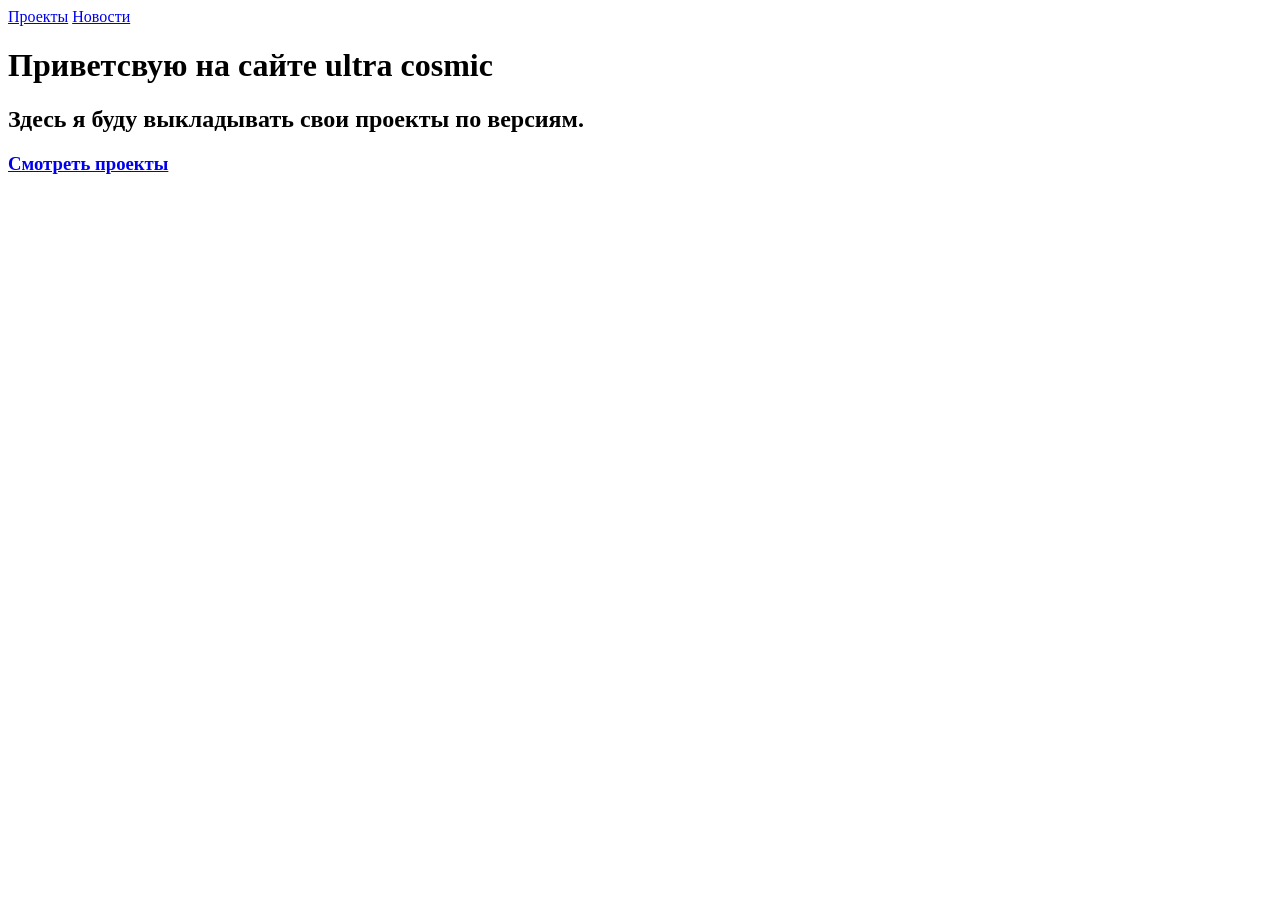
==== index.html @ a1243bbf "Update index.html" ====
<!DOCTYPE html>
<html lang="en">
<head>
    <meta charset="UTF-8">
    <meta name="viewport" content="width=device-width, initial-scale=1.0">
    <title>Calc_ultra</title>
</head>

<header class="site-header">
    <nav>
        <a href="projects.html">Проекты</a>
        <a href="#">Новости</a>
    </nav>
</header>

<body>
    <h1>Приветсвую на сайте ultra cosmic</h1>
    <h2>Здесь я буду выкладывать свои проекты по версиям.</h2>
    
    

    <h3><a href="/projects.html">Смотреть проекты</a></h3>
</body>
</html>
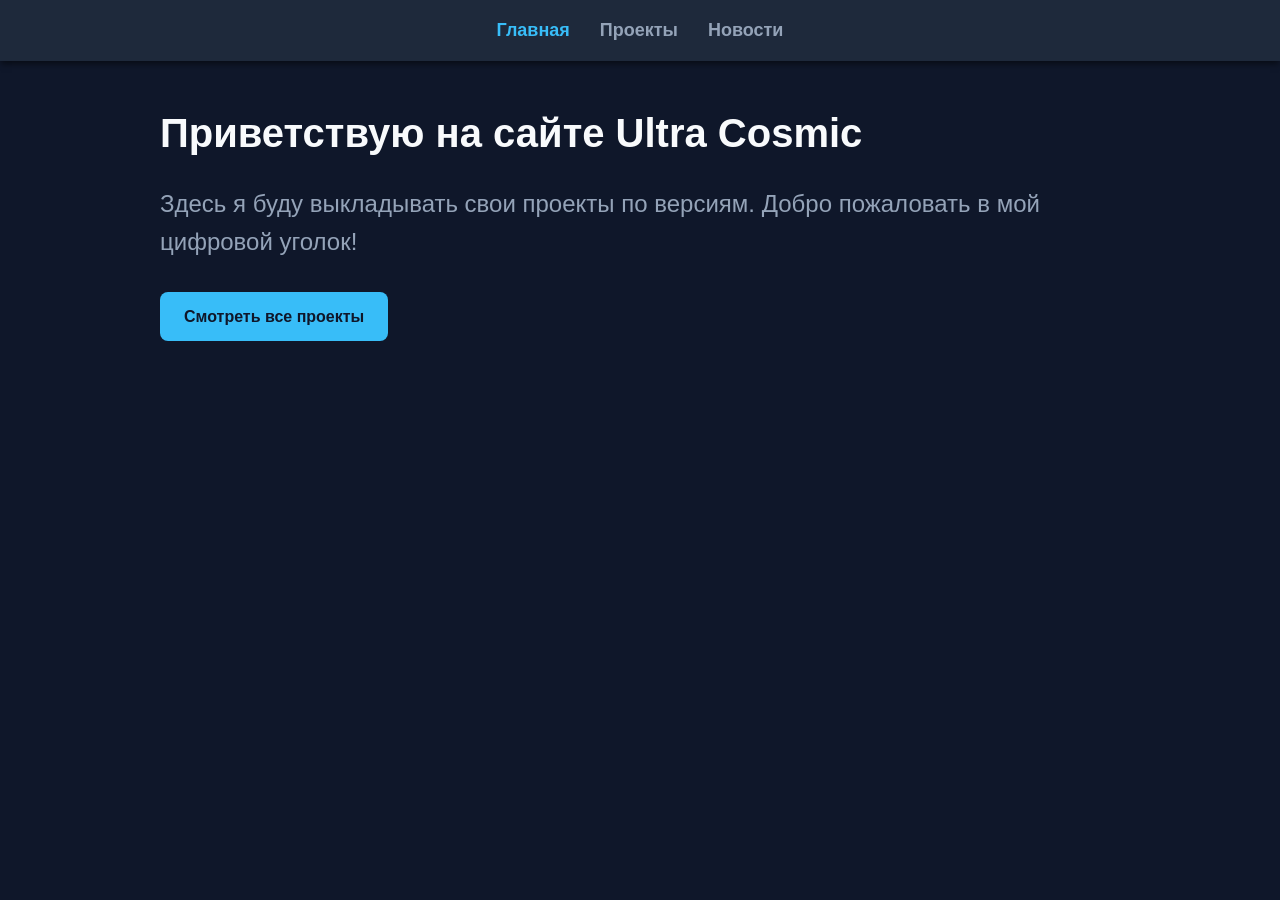
==== commit b027cc48: "Update index.html" ====
--- a/index.html
+++ b/index.html
@@ -1,24 +1,27 @@
 <!DOCTYPE html>
-<html lang="en">
+<html lang="ru">
 <head>
     <meta charset="UTF-8">
     <meta name="viewport" content="width=device-width, initial-scale=1.0">
-    <title>Calc_ultra</title>
+    <title>Ultra Cosmic - Главная</title>
+    <link rel="stylesheet" href="style.css"> <!-- ВОТ ГЛАВНАЯ ОШИБКА БЫЛА ЗДЕСЬ -->
 </head>
+<body>
 
-<header class="site-header">
-    <nav>
-        <a href="projects.html">Проекты</a>
-        <a href="#">Новости</a>
-    </nav>
-</header>
+    <header class="site-header">
+        <nav>
+            <a href="index.html" class="active">Главная</a>
+            <a href="projects.html">Проекты</a>
+            <a href="#">Новости</a>
+        </nav>
+    </header>
 
-<body>
-    <h1>Приветсвую на сайте ultra cosmic</h1>
-    <h2>Здесь я буду выкладывать свои проекты по версиям.</h2>
-    
-    
+    <main class="container">
+        <h1>Приветствую на сайте Ultra Cosmic</h1>
+        <h2>Здесь я буду выкладывать свои проекты по версиям. Добро пожаловать в мой цифровой уголок!</h2>
+        
+        <a href="projects.html" class="btn">Смотреть все проекты</a>
+    </main>
 
-    <h3><a href="/projects.html">Смотреть проекты</a></h3>
 </body>
 </html>
--- a/style.css
+++ b/style.css
@@ -0,0 +1,162 @@
+/* --- БАЗОВЫЕ НАСТРОЙКИ --- */
+* {
+    box-sizing: border-box;
+    margin: 0;
+    padding: 0;
+}
+
+body {
+    font-family: 'Segoe UI', Tahoma, Geneva, Verdana, sans-serif;
+    background-color: #0f172a; /* Темно-синий фон */
+    color: #e2e8f0; /* Светлый текст */
+    display: flex;
+    flex-direction: column;
+    min-height: 100vh;
+    line-height: 1.6;
+}
+
+/* --- ШАПКА САЙТА --- */
+.site-header {
+    background-color: #1e293b;
+    padding: 1rem 2rem;
+    box-shadow: 0 4px 6px -1px rgba(0, 0, 0, 0.5);
+    position: sticky;
+    top: 0;
+    z-index: 100;
+}
+
+.site-header nav {
+    display: flex;
+    justify-content: center;
+    gap: 30px;
+}
+
+.site-header a {
+    color: #94a3b8;
+    text-decoration: none;
+    font-size: 18px;
+    font-weight: 600;
+    transition: color 0.3s ease;
+}
+
+.site-header a:hover, .site-header a.active {
+    color: #38bdf8; /* Голубой при наведении */
+}
+
+/* --- КОНТЕЙНЕР ДЛЯ КОНТЕНТА --- */
+.container {
+    max-width: 1000px;
+    margin: 0 auto;
+    padding: 40px 20px;
+    width: 100%;
+}
+
+/* --- ЗАГОЛОВКИ --- */
+h1 {
+    font-size: 2.5rem;
+    margin-bottom: 20px;
+    color: #f8fafc;
+}
+
+h2 {
+    font-size: 1.5rem;
+    font-weight: 400;
+    color: #94a3b8;
+    margin-bottom: 30px;
+}
+
+/* --- КНОПКИ --- */
+.btn {
+    display: inline-block;
+    background-color: #38bdf8;
+    color: #0f172a;
+    padding: 12px 24px;
+    text-decoration: none;
+    border-radius: 8px;
+    font-weight: bold;
+    font-size: 16px;
+    transition: background-color 0.3s ease, transform 0.2s ease;
+    border: none;
+    cursor: pointer;
+}
+
+.btn:hover {
+    background-color: #0ea5e9;
+    transform: translateY(-2px);
+}
+
+.btn-outline {
+    background-color: transparent;
+    color: #38bdf8;
+    border: 2px solid #38bdf8;
+}
+
+.btn-outline:hover {
+    background-color: #38bdf8;
+    color: #0f172a;
+}
+
+/* --- СЕТКА И КАРТОЧКИ ДЛЯ ПРОЕКТОВ --- */
+.project-grid {
+    display: grid;
+    grid-template-columns: repeat(auto-fill, minmax(300px, 1fr));
+    gap: 20px;
+    margin-top: 30px;
+}
+
+.card {
+    background-color: #1e293b;
+    border-radius: 12px;
+    padding: 25px;
+    border: 1px solid #334155;
+    transition: transform 0.3s ease, box-shadow 0.3s ease, border-color 0.3s ease;
+    display: flex;
+    flex-direction: column;
+}
+
+.card:hover {
+    transform: translateY(-5px);
+    box-shadow: 0 10px 20px rgba(0, 0, 0, 0.4);
+    border-color: #38bdf8;
+}
+
+.card h3 {
+    font-size: 1.5rem;
+    margin-bottom: 10px;
+    color: #f8fafc;
+}
+
+.card p {
+    color: #94a3b8;
+    margin-bottom: 20px;
+    flex-grow: 1; /* Прижимает кнопку к низу карточки */
+}
+
+/* --- СТИЛИ ДЛЯ СТРАНИЦЫ ВЕРСИЙ (Списки) --- */
+.version-list {
+    background-color: #1e293b;
+    padding: 30px;
+    border-radius: 12px;
+    border: 1px solid #334155;
+    margin-top: 20px;
+}
+
+.version-list ul {
+    margin-left: 20px;
+    margin-top: 15px;
+    color: #cbd5e1;
+}
+
+.version-list li {
+    margin-bottom: 10px;
+}
+
+/* --- ТВОЙ СТАРЫЙ КЛАСС (Адаптированный) --- */
+.calc_ultra {
+    margin-top: 40px;
+    background: rgba(56, 189, 248, 0.1);
+    border-left: 4px solid #38bdf8;
+    padding: 20px;
+    border-radius: 0 8px 8px 0;
+    color: #e2e8f0;
+}
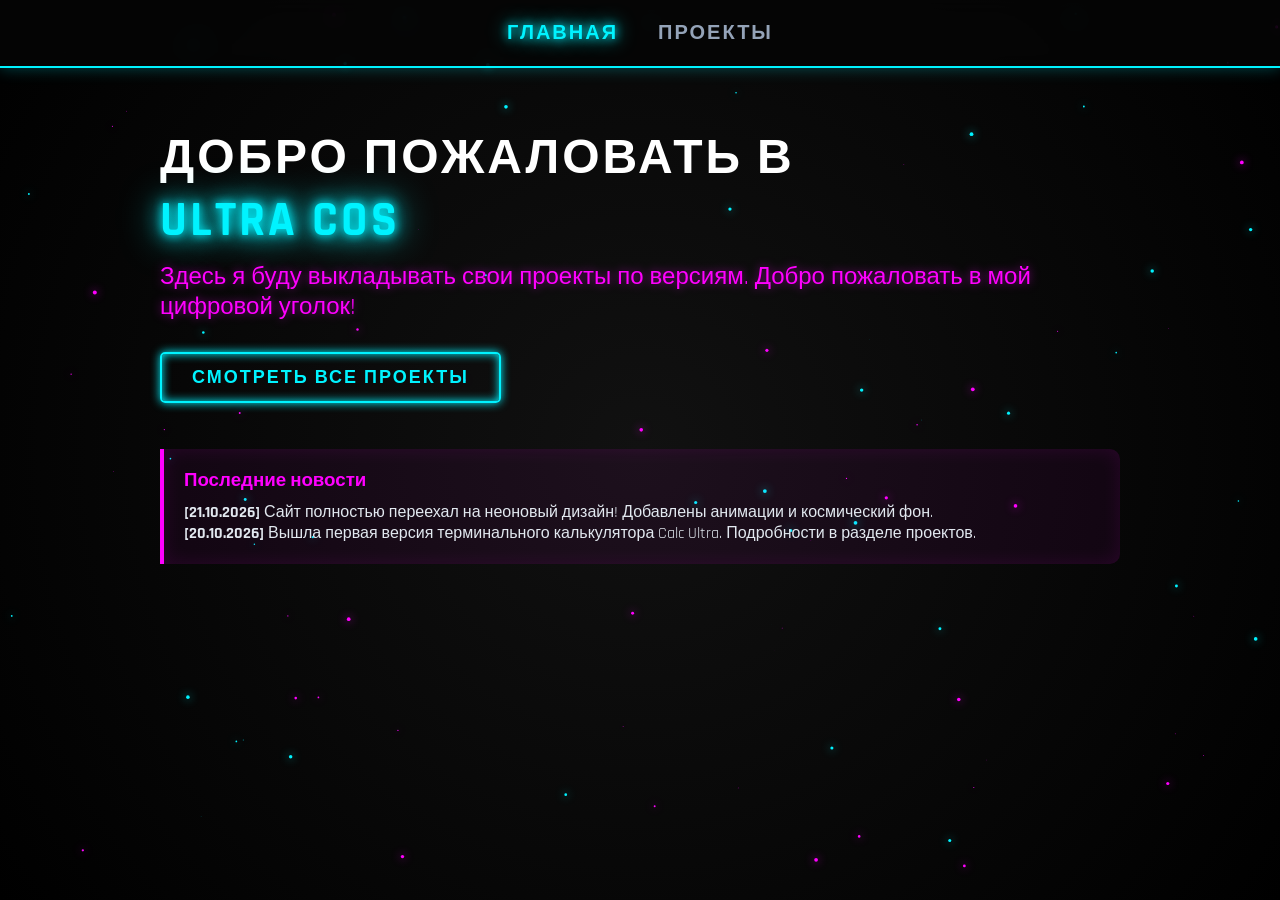
==== commit 61f15f83: "Update index.html" ====
--- a/index.html
+++ b/index.html
@@ -4,24 +4,33 @@
     <meta charset="UTF-8">
     <meta name="viewport" content="width=device-width, initial-scale=1.0">
     <title>Ultra Cosmic - Главная</title>
-    <link rel="stylesheet" href="style.css"> <!-- ВОТ ГЛАВНАЯ ОШИБКА БЫЛА ЗДЕСЬ -->
+    <link rel="stylesheet" href="style.css">
 </head>
 <body>
+    <!-- Фон с частицами -->
+    <canvas id="space-bg"></canvas>
 
     <header class="site-header">
         <nav>
             <a href="index.html" class="active">Главная</a>
             <a href="projects.html">Проекты</a>
-            <a href="#">Новости</a>
         </nav>
     </header>
 
     <main class="container">
-        <h1>Приветствую на сайте Ultra Cosmic</h1>
+        <h1>Добро пожаловать в <br><span id="typing-text" class="neon-title" data-text="ULTRA COSMIC"></span><span class="cursor"></span></h1>
         <h2>Здесь я буду выкладывать свои проекты по версиям. Добро пожаловать в мой цифровой уголок!</h2>
         
         <a href="projects.html" class="btn">Смотреть все проекты</a>
+
+        <!-- БЛОК НОВОСТЕЙ -->
+        <div class="news-block">
+            <h3>Последние новости</h3>
+            <p><strong>[21.10.2026]</strong> Сайт полностью переехал на неоновый дизайн! Добавлены анимации и космический фон.</p>
+            <p><strong>[20.10.2026]</strong> Вышла первая версия терминального калькулятора Calc Ultra. Подробности в разделе проектов.</p>
+        </div>
     </main>
 
+    <script src="script.js"></script>
 </body>
 </html>
--- a/style.css
+++ b/style.css
@@ -1,4 +1,5 @@
-/* --- БАЗОВЫЕ НАСТРОЙКИ --- */
+@import url('https://fonts.googleapis.com/css2?family=Rajdhani:wght@400;600;700&display=swap');
+
 * {
     box-sizing: border-box;
     margin: 0;
@@ -6,20 +7,33 @@
 }
 
 body {
-    font-family: 'Segoe UI', Tahoma, Geneva, Verdana, sans-serif;
-    background-color: #0f172a; /* Темно-синий фон */
-    color: #e2e8f0; /* Светлый текст */
+    font-family: 'Rajdhani', sans-serif;
+    background-color: #050505; /* Глубокий черный */
+    color: #e2e8f0;
     display: flex;
     flex-direction: column;
     min-height: 100vh;
-    line-height: 1.6;
-}
-
-/* --- ШАПКА САЙТА --- */
+    overflow-x: hidden;
+}
+
+/* Космический фон */
+#space-bg {
+    position: fixed;
+    top: 0;
+    left: 0;
+    width: 100%;
+    height: 100%;
+    z-index: -1;
+    background: radial-gradient(circle at center, #111 0%, #000 100%);
+}
+
+/* --- ШАПКА --- */
 .site-header {
-    background-color: #1e293b;
-    padding: 1rem 2rem;
-    box-shadow: 0 4px 6px -1px rgba(0, 0, 0, 0.5);
+    background: rgba(5, 5, 5, 0.8);
+    backdrop-filter: blur(10px);
+    padding: 20px;
+    border-bottom: 2px solid #00f3ff;
+    box-shadow: 0 0 15px rgba(0, 243, 255, 0.3);
     position: sticky;
     top: 0;
     z-index: 100;
@@ -28,135 +42,208 @@
 .site-header nav {
     display: flex;
     justify-content: center;
-    gap: 30px;
+    gap: 40px;
 }
 
 .site-header a {
     color: #94a3b8;
     text-decoration: none;
-    font-size: 18px;
+    font-size: 20px;
     font-weight: 600;
-    transition: color 0.3s ease;
+    text-transform: uppercase;
+    letter-spacing: 2px;
+    transition: all 0.3s ease;
 }
 
 .site-header a:hover, .site-header a.active {
-    color: #38bdf8; /* Голубой при наведении */
-}
-
-/* --- КОНТЕЙНЕР ДЛЯ КОНТЕНТА --- */
+    color: #00f3ff;
+    text-shadow: 0 0 10px #00f3ff, 0 0 20px #00f3ff;
+}
+
+/* --- КОНТЕЙНЕР --- */
 .container {
     max-width: 1000px;
     margin: 0 auto;
-    padding: 40px 20px;
+    padding: 60px 20px;
     width: 100%;
+    flex: 1;
+    position: relative;
+    z-index: 10;
 }
 
 /* --- ЗАГОЛОВКИ --- */
 h1 {
-    font-size: 2.5rem;
-    margin-bottom: 20px;
-    color: #f8fafc;
+    font-size: 3rem;
+    color: #fff;
+    text-transform: uppercase;
+    letter-spacing: 3px;
+    margin-bottom: 10px;
+}
+
+.neon-title {
+    color: #00f3ff;
+    text-shadow: 0 0 10px #00f3ff, 0 0 20px #00f3ff, 0 0 40px #00f3ff;
 }
 
 h2 {
     font-size: 1.5rem;
+    color: #ff00ff;
+    text-shadow: 0 0 10px rgba(255, 0, 255, 0.5);
+    margin-bottom: 30px;
     font-weight: 400;
-    color: #94a3b8;
-    margin-bottom: 30px;
 }
 
 /* --- КНОПКИ --- */
 .btn {
     display: inline-block;
-    background-color: #38bdf8;
-    color: #0f172a;
-    padding: 12px 24px;
+    background: transparent;
+    color: #00f3ff;
+    padding: 12px 30px;
     text-decoration: none;
-    border-radius: 8px;
-    font-weight: bold;
-    font-size: 16px;
-    transition: background-color 0.3s ease, transform 0.2s ease;
-    border: none;
+    border-radius: 5px;
+    font-weight: 700;
+    font-size: 18px;
+    text-transform: uppercase;
+    letter-spacing: 2px;
+    border: 2px solid #00f3ff;
+    box-shadow: 0 0 10px #00f3ff, inset 0 0 10px #00f3ff;
+    transition: all 0.3s ease;
     cursor: pointer;
+    position: relative;
+    overflow: hidden;
 }
 
 .btn:hover {
-    background-color: #0ea5e9;
-    transform: translateY(-2px);
-}
-
-.btn-outline {
-    background-color: transparent;
-    color: #38bdf8;
-    border: 2px solid #38bdf8;
-}
-
-.btn-outline:hover {
-    background-color: #38bdf8;
-    color: #0f172a;
-}
-
-/* --- СЕТКА И КАРТОЧКИ ДЛЯ ПРОЕКТОВ --- */
+    background: #00f3ff;
+    color: #000;
+    box-shadow: 0 0 30px #00f3ff, inset 0 0 20px #00f3ff;
+}
+
+.btn-pink {
+    color: #ff00ff;
+    border-color: #ff00ff;
+    box-shadow: 0 0 10px #ff00ff, inset 0 0 10px #ff00ff;
+}
+
+.btn-pink:hover {
+    background: #ff00ff;
+    color: #000;
+    box-shadow: 0 0 30px #ff00ff, inset 0 0 20px #ff00ff;
+}
+
+/* --- СЕТКА КАРТОЧЕК --- */
 .project-grid {
     display: grid;
     grid-template-columns: repeat(auto-fill, minmax(300px, 1fr));
-    gap: 20px;
-    margin-top: 30px;
+    gap: 30px;
+    margin-top: 40px;
 }
 
 .card {
-    background-color: #1e293b;
-    border-radius: 12px;
-    padding: 25px;
-    border: 1px solid #334155;
-    transition: transform 0.3s ease, box-shadow 0.3s ease, border-color 0.3s ease;
+    background: rgba(20, 20, 30, 0.7);
+    backdrop-filter: blur(5px);
+    border: 1px solid rgba(255, 255, 255, 0.1);
+    border-radius: 10px;
+    padding: 30px;
+    transition: all 0.4s ease;
     display: flex;
     flex-direction: column;
+    position: relative;
+}
+
+.card::before {
+    content: '';
+    position: absolute;
+    top: 0; left: 0; right: 0; bottom: 0;
+    border-radius: 10px;
+    box-shadow: 0 0 15px transparent;
+    transition: box-shadow 0.4s ease;
+    pointer-events: none;
 }
 
 .card:hover {
     transform: translateY(-5px);
-    box-shadow: 0 10px 20px rgba(0, 0, 0, 0.4);
-    border-color: #38bdf8;
+    border-color: #ff00ff;
+}
+
+.card:hover::before {
+    box-shadow: 0 0 20px rgba(255, 0, 255, 0.4), inset 0 0 20px rgba(255, 0, 255, 0.2);
 }
 
 .card h3 {
-    font-size: 1.5rem;
-    margin-bottom: 10px;
-    color: #f8fafc;
+    font-size: 1.8rem;
+    color: #fff;
+    margin-bottom: 10px;
 }
 
 .card p {
     color: #94a3b8;
     margin-bottom: 20px;
-    flex-grow: 1; /* Прижимает кнопку к низу карточки */
-}
-
-/* --- СТИЛИ ДЛЯ СТРАНИЦЫ ВЕРСИЙ (Списки) --- */
-.version-list {
-    background-color: #1e293b;
-    padding: 30px;
-    border-radius: 12px;
-    border: 1px solid #334155;
-    margin-top: 20px;
-}
-
-.version-list ul {
+    flex-grow: 1;
+    font-size: 1.1rem;
+}
+
+/* --- СТИЛИ ДЛЯ НОВОСТЕЙ --- */
+.news-block {
+    background: rgba(255, 0, 255, 0.05);
+    border-left: 4px solid #ff00ff;
+    padding: 20px;
+    margin-top: 40px;
+    border-radius: 0 10px 10px 0;
+    box-shadow: inset 0 0 20px rgba(255, 0, 255, 0.1);
+}
+
+.news-block h3 {
+    color: #ff00ff;
+    margin-bottom: 10px;
+}
+
+/* --- БЛОК ПРЕДУПРЕЖДЕНИЯ (Calc_ultra) --- */
+.warning-box {
+    margin-top: 40px;
+    background: rgba(255, 170, 0, 0.1);
+    border: 1px solid #ffaa00;
+    border-left: 6px solid #ffaa00;
+    padding: 20px;
+    border-radius: 5px;
+    color: #ffcc00;
+    box-shadow: 0 0 15px rgba(255, 170, 0, 0.2);
+}
+
+/* --- СПИСОК ВЕРСИЙ --- */
+.changelog {
+    background: rgba(0, 243, 255, 0.05);
+    border: 1px solid rgba(0, 243, 255, 0.3);
+    padding: 25px;
+    border-radius: 10px;
+    margin-bottom: 30px;
+}
+
+.changelog h3 {
+    color: #00f3ff;
+    margin-bottom: 15px;
+    border-bottom: 1px solid rgba(0, 243, 255, 0.3);
+    padding-bottom: 10px;
+}
+
+.changelog ul {
     margin-left: 20px;
-    margin-top: 15px;
     color: #cbd5e1;
-}
-
-.version-list li {
-    margin-bottom: 10px;
-}
-
-/* --- ТВОЙ СТАРЫЙ КЛАСС (Адаптированный) --- */
-.calc_ultra {
-    margin-top: 40px;
-    background: rgba(56, 189, 248, 0.1);
-    border-left: 4px solid #38bdf8;
-    padding: 20px;
-    border-radius: 0 8px 8px 0;
-    color: #e2e8f0;
-}
+    font-size: 1.1rem;
+}
+
+.changelog li {
+    margin-bottom: 10px;
+}
+
+/* Курсор для печатной машинки */
+.cursor {
+    display: inline-block;
+    width: 3px;
+    background-color: #00f3ff;
+    animation: blink 1s step-end infinite;
+}
+@keyframes blink {
+    0%, 100% { opacity: 1; }
+    50% { opacity: 0; }
+}
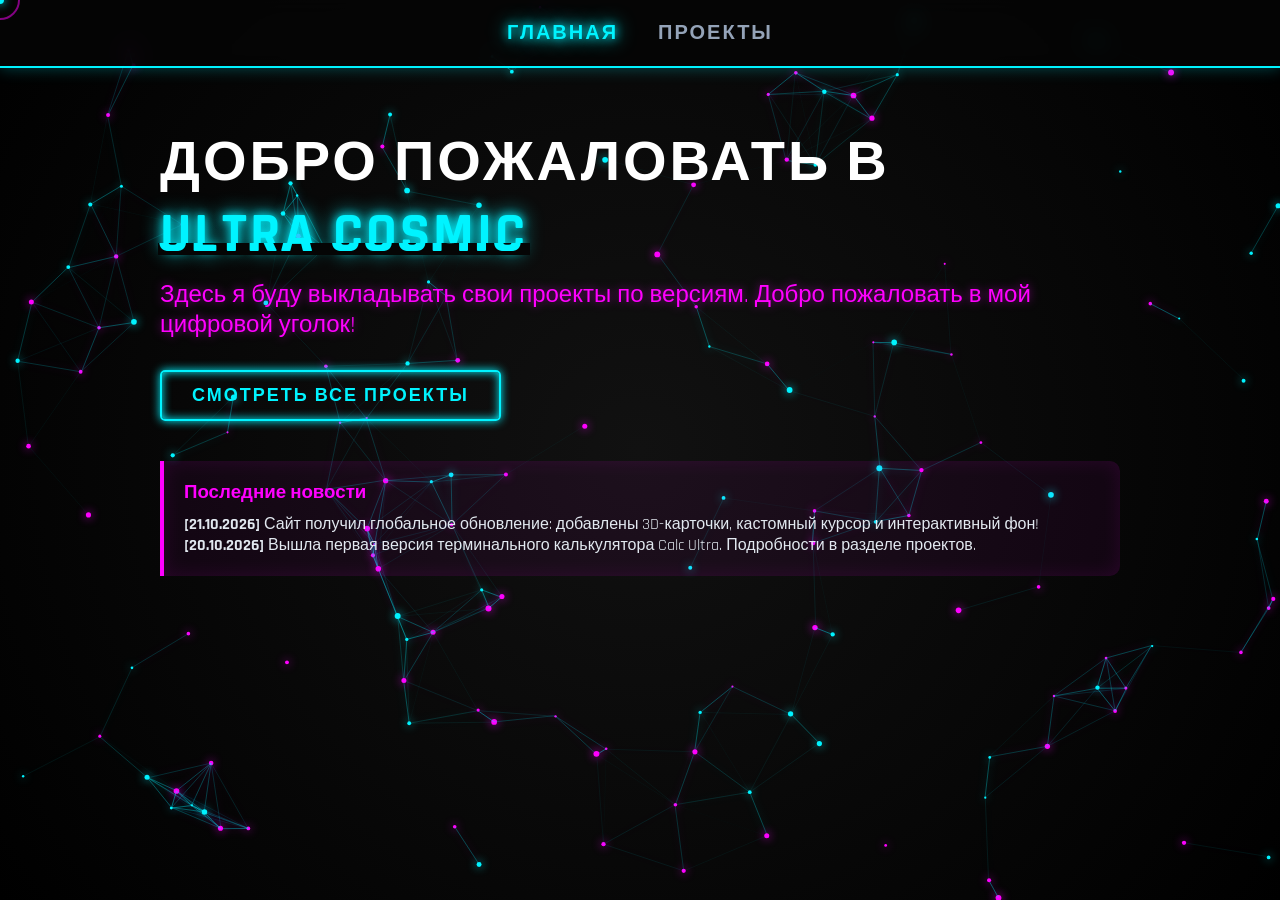
==== commit 704d8ad3: "Update index.html" ====
--- a/index.html
+++ b/index.html
@@ -7,7 +7,6 @@
     <link rel="stylesheet" href="style.css">
 </head>
 <body>
-    <!-- Фон с частицами -->
     <canvas id="space-bg"></canvas>
 
     <header class="site-header">
@@ -18,15 +17,15 @@
     </header>
 
     <main class="container">
-        <h1>Добро пожаловать в <br><span id="typing-text" class="neon-title" data-text="ULTRA COSMIC"></span><span class="cursor"></span></h1>
+        <!-- Глитч-заголовок -->
+        <h1>Добро пожаловать в <br><span class="glitch" data-text="ULTRA COSMIC">ULTRA COSMIC</span></h1>
         <h2>Здесь я буду выкладывать свои проекты по версиям. Добро пожаловать в мой цифровой уголок!</h2>
         
         <a href="projects.html" class="btn">Смотреть все проекты</a>
 
-        <!-- БЛОК НОВОСТЕЙ -->
         <div class="news-block">
             <h3>Последние новости</h3>
-            <p><strong>[21.10.2026]</strong> Сайт полностью переехал на неоновый дизайн! Добавлены анимации и космический фон.</p>
+            <p><strong>[21.10.2026]</strong> Сайт получил глобальное обновление: добавлены 3D-карточки, кастомный курсор и интерактивный фон!</p>
             <p><strong>[20.10.2026]</strong> Вышла первая версия терминального калькулятора Calc Ultra. Подробности в разделе проектов.</p>
         </div>
     </main>
--- a/style.css
+++ b/style.css
@@ -8,15 +8,53 @@
 
 body {
     font-family: 'Rajdhani', sans-serif;
-    background-color: #050505; /* Глубокий черный */
+    background-color: #050505;
     color: #e2e8f0;
     display: flex;
     flex-direction: column;
     min-height: 100vh;
     overflow-x: hidden;
-}
-
-/* Космический фон */
+    cursor: none; /* ПРЯЧЕМ СТАНДАРТНЫЙ КУРСОР */
+}
+
+/* --- КАСТОМНЫЙ КУРСОР --- */
+.cursor-dot {
+    width: 8px;
+    height: 8px;
+    background-color: #00f3ff;
+    border-radius: 50%;
+    position: fixed;
+    top: 0;
+    left: 0;
+    transform: translate(-50%, -50%);
+    pointer-events: none;
+    z-index: 9999;
+    box-shadow: 0 0 10px #00f3ff;
+}
+
+.cursor-outline {
+    width: 40px;
+    height: 40px;
+    border: 2px solid rgba(255, 0, 255, 0.5);
+    border-radius: 50%;
+    position: fixed;
+    top: 0;
+    left: 0;
+    transform: translate(-50%, -50%);
+    pointer-events: none;
+    z-index: 9998;
+    transition: width 0.2s, height 0.2s, background-color 0.2s;
+}
+
+/* Эффект при наведении на кликабельные элементы */
+body.cursor-hover .cursor-outline {
+    width: 60px;
+    height: 60px;
+    background-color: rgba(255, 0, 255, 0.1);
+    border-color: #ff00ff;
+}
+
+/* --- ФОН --- */
 #space-bg {
     position: fixed;
     top: 0;
@@ -71,18 +109,62 @@
     z-index: 10;
 }
 
-/* --- ЗАГОЛОВКИ --- */
+/* --- ГЛИТЧ-ЭФФЕКТ ЗАГОЛОВКА --- */
 h1 {
-    font-size: 3rem;
+    font-size: 3.5rem;
     color: #fff;
     text-transform: uppercase;
     letter-spacing: 3px;
     margin-bottom: 10px;
-}
-
-.neon-title {
+    position: relative;
+}
+
+.glitch {
+    position: relative;
     color: #00f3ff;
-    text-shadow: 0 0 10px #00f3ff, 0 0 20px #00f3ff, 0 0 40px #00f3ff;
+    text-shadow: 0 0 10px #00f3ff, 0 0 20px #00f3ff;
+}
+
+.glitch::before, .glitch::after {
+    content: attr(data-text);
+    position: absolute;
+    top: 0;
+    left: 0;
+    width: 100%;
+    height: 100%;
+    background: #050505;
+}
+
+.glitch::before {
+    left: 2px;
+    text-shadow: -2px 0 #ff00ff;
+    clip: rect(44px, 450px, 56px, 0);
+    animation: glitch-anim 5s infinite linear alternate-reverse;
+}
+
+.glitch::after {
+    left: -2px;
+    text-shadow: -2px 0 #00f3ff;
+    clip: rect(44px, 450px, 56px, 0);
+    animation: glitch-anim2 5s infinite linear alternate-reverse;
+}
+
+@keyframes glitch-anim {
+    0% { clip: rect(10px, 9999px, 83px, 0); }
+    20% { clip: rect(62px, 9999px, 14px, 0); }
+    40% { clip: rect(33px, 9999px, 91px, 0); }
+    60% { clip: rect(78px, 9999px, 25px, 0); }
+    80% { clip: rect(10px, 9999px, 61px, 0); }
+    100% { clip: rect(55px, 9999px, 98px, 0); }
+}
+
+@keyframes glitch-anim2 {
+    0% { clip: rect(65px, 9999px, 100px, 0); }
+    20% { clip: rect(12px, 9999px, 50px, 0); }
+    40% { clip: rect(88px, 9999px, 20px, 0); }
+    60% { clip: rect(34px, 9999px, 75px, 0); }
+    80% { clip: rect(55px, 9999px, 40px, 0); }
+    100% { clip: rect(10px, 9999px, 90px, 0); }
 }
 
 h2 {
@@ -108,9 +190,7 @@
     border: 2px solid #00f3ff;
     box-shadow: 0 0 10px #00f3ff, inset 0 0 10px #00f3ff;
     transition: all 0.3s ease;
-    cursor: pointer;
-    position: relative;
-    overflow: hidden;
+    cursor: none; /* Убираем курсор */
 }
 
 .btn:hover {
@@ -131,12 +211,13 @@
     box-shadow: 0 0 30px #ff00ff, inset 0 0 20px #ff00ff;
 }
 
-/* --- СЕТКА КАРТОЧЕК --- */
+/* --- СЕТКА КАРТОЧЕК (3D) --- */
 .project-grid {
     display: grid;
     grid-template-columns: repeat(auto-fill, minmax(300px, 1fr));
     gap: 30px;
     margin-top: 40px;
+    perspective: 1000px; /* Важно для 3D эффекта */
 }
 
 .card {
@@ -145,35 +226,24 @@
     border: 1px solid rgba(255, 255, 255, 0.1);
     border-radius: 10px;
     padding: 30px;
-    transition: all 0.4s ease;
+    transition: transform 0.1s ease, box-shadow 0.3s ease, border-color 0.3s ease;
     display: flex;
     flex-direction: column;
     position: relative;
-}
-
-.card::before {
-    content: '';
-    position: absolute;
-    top: 0; left: 0; right: 0; bottom: 0;
-    border-radius: 10px;
-    box-shadow: 0 0 15px transparent;
-    transition: box-shadow 0.4s ease;
-    pointer-events: none;
+    transform-style: preserve-3d; /* Сохраняем 3D пространство */
+    cursor: none;
 }
 
 .card:hover {
-    transform: translateY(-5px);
     border-color: #ff00ff;
-}
-
-.card:hover::before {
-    box-shadow: 0 0 20px rgba(255, 0, 255, 0.4), inset 0 0 20px rgba(255, 0, 255, 0.2);
+    box-shadow: 0 0 30px rgba(255, 0, 255, 0.4);
 }
 
 .card h3 {
     font-size: 1.8rem;
     color: #fff;
     margin-bottom: 10px;
+    transform: translateZ(30px); /* Вытаскиваем текст вперед */
 }
 
 .card p {
@@ -181,6 +251,11 @@
     margin-bottom: 20px;
     flex-grow: 1;
     font-size: 1.1rem;
+    transform: translateZ(20px);
+}
+
+.card .btn {
+    transform: translateZ(40px); /* Кнопка еще ближе */
 }
 
 /* --- СТИЛИ ДЛЯ НОВОСТЕЙ --- */
@@ -198,7 +273,7 @@
     margin-bottom: 10px;
 }
 
-/* --- БЛОК ПРЕДУПРЕЖДЕНИЯ (Calc_ultra) --- */
+/* --- БЛОК ПРЕДУПРЕЖДЕНИЯ --- */
 .warning-box {
     margin-top: 40px;
     background: rgba(255, 170, 0, 0.1);
@@ -217,6 +292,7 @@
     padding: 25px;
     border-radius: 10px;
     margin-bottom: 30px;
+    box-shadow: 0 0 20px rgba(0, 243, 255, 0.1);
 }
 
 .changelog h3 {
@@ -236,7 +312,7 @@
     margin-bottom: 10px;
 }
 
-/* Курсор для печатной машинки */
+/* Курсор печатной машинки */
 .cursor {
     display: inline-block;
     width: 3px;
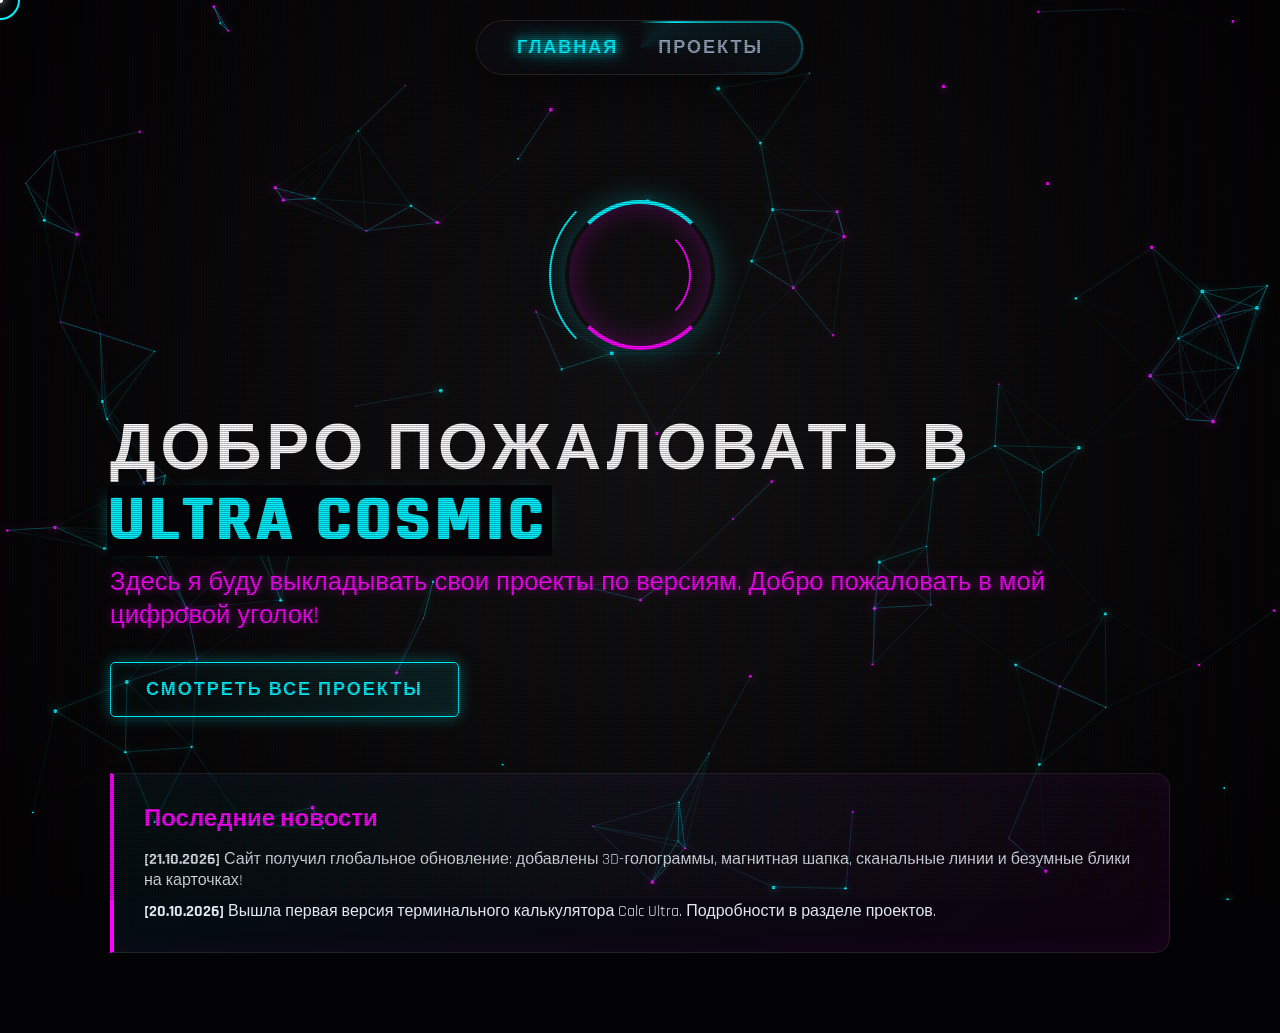
==== commit 037cb03b: "Update index.html" ====
--- a/index.html
+++ b/index.html
@@ -17,15 +17,21 @@
     </header>
 
     <main class="container">
-        <!-- Глитч-заголовок -->
-        <h1>Добро пожаловать в <br><span class="glitch" data-text="ULTRA COSMIC">ULTRA COSMIC</span></h1>
-        <h2>Здесь я буду выкладывать свои проекты по версиям. Добро пожаловать в мой цифровой уголок!</h2>
+        <!-- 3D Голограмма -->
+        <div class="hero-3d-container reveal">
+            <div class="hologram-ring"></div>
+        </div>
+
+        <h1 class="reveal">Добро пожаловать в <br><span class="glitch" data-text="ULTRA COSMIC">ULTRA COSMIC</span></h1>
+        <h2 class="reveal">Здесь я буду выкладывать свои проекты по версиям. Добро пожаловать в мой цифровой уголок!</h2>
         
-        <a href="projects.html" class="btn">Смотреть все проекты</a>
+        <div class="reveal">
+            <a href="projects.html" class="btn">Смотреть все проекты</a>
+        </div>
 
-        <div class="news-block">
+        <div class="news-block reveal">
             <h3>Последние новости</h3>
-            <p><strong>[21.10.2026]</strong> Сайт получил глобальное обновление: добавлены 3D-карточки, кастомный курсор и интерактивный фон!</p>
+            <p style="margin-bottom: 10px;"><strong>[21.10.2026]</strong> Сайт получил глобальное обновление: добавлены 3D-голограммы, магнитная шапка, сканальные линии и безумные блики на карточках!</p>
             <p><strong>[20.10.2026]</strong> Вышла первая версия терминального калькулятора Calc Ultra. Подробности в разделе проектов.</p>
         </div>
     </main>
--- a/style.css
+++ b/style.css
@@ -8,89 +8,109 @@
 
 body {
     font-family: 'Rajdhani', sans-serif;
-    background-color: #050505;
+    background-color: #030305;
     color: #e2e8f0;
     display: flex;
     flex-direction: column;
     min-height: 100vh;
     overflow-x: hidden;
-    cursor: none; /* ПРЯЧЕМ СТАНДАРТНЫЙ КУРСОР */
-}
-
-/* --- КАСТОМНЫЙ КУРСОР --- */
-.cursor-dot {
-    width: 8px;
-    height: 8px;
-    background-color: #00f3ff;
-    border-radius: 50%;
+    cursor: none;
+}
+
+/* ЭФФЕКТ СКАНЛАЙНОВ (Киберпанк сетка) */
+body::after {
+    content: " ";
+    display: block;
     position: fixed;
     top: 0;
     left: 0;
-    transform: translate(-50%, -50%);
+    bottom: 0;
+    right: 0;
+    background: linear-gradient(rgba(18, 16, 16, 0) 50%, rgba(0, 0, 0, 0.25) 50%), linear-gradient(90deg, rgba(255, 0, 0, 0.06), rgba(0, 255, 0, 0.02), rgba(0, 0, 255, 0.06));
+    z-index: 9997;
+    background-size: 100% 2px, 3px 100%;
     pointer-events: none;
-    z-index: 9999;
-    box-shadow: 0 0 10px #00f3ff;
-}
-
+}
+
+/* --- КУРСОР --- */
+.cursor-dot {
+    width: 6px; height: 6px; background-color: #fff;
+    border-radius: 50%; position: fixed; top: 0; left: 0;
+    transform: translate(-50%, -50%); pointer-events: none; z-index: 10000;
+    box-shadow: 0 0 10px #fff, 0 0 20px #00f3ff;
+}
 .cursor-outline {
-    width: 40px;
-    height: 40px;
-    border: 2px solid rgba(255, 0, 255, 0.5);
-    border-radius: 50%;
-    position: fixed;
-    top: 0;
-    left: 0;
-    transform: translate(-50%, -50%);
-    pointer-events: none;
-    z-index: 9998;
+    width: 40px; height: 40px; border: 2px solid #00f3ff;
+    border-radius: 50%; position: fixed; top: 0; left: 0;
+    transform: translate(-50%, -50%); pointer-events: none; z-index: 9999;
     transition: width 0.2s, height 0.2s, background-color 0.2s;
 }
-
-/* Эффект при наведении на кликабельные элементы */
 body.cursor-hover .cursor-outline {
-    width: 60px;
-    height: 60px;
-    background-color: rgba(255, 0, 255, 0.1);
-    border-color: #ff00ff;
+    width: 70px; height: 70px; background-color: rgba(0, 243, 255, 0.1);
+    border-color: #ff00ff; box-shadow: 0 0 20px #ff00ff;
 }
 
 /* --- ФОН --- */
 #space-bg {
-    position: fixed;
-    top: 0;
-    left: 0;
-    width: 100%;
-    height: 100%;
-    z-index: -1;
-    background: radial-gradient(circle at center, #111 0%, #000 100%);
-}
-
-/* --- ШАПКА --- */
+    position: fixed; top: 0; left: 0; width: 100%; height: 100%;
+    z-index: -1; background: radial-gradient(circle at center, #111 0%, #000 100%);
+}
+
+/* --- ПЛАВАЮЩАЯ ШАПКА (HEADER) --- */
 .site-header {
-    background: rgba(5, 5, 5, 0.8);
-    backdrop-filter: blur(10px);
-    padding: 20px;
-    border-bottom: 2px solid #00f3ff;
-    box-shadow: 0 0 15px rgba(0, 243, 255, 0.3);
     position: sticky;
-    top: 0;
+    top: 20px;
     z-index: 100;
-}
-
-.site-header nav {
     display: flex;
     justify-content: center;
+    width: 100%;
+}
+
+.site-header nav {
+    background: rgba(10, 10, 15, 0.7);
+    backdrop-filter: blur(15px);
+    padding: 15px 40px;
+    border-radius: 50px;
+    display: flex;
     gap: 40px;
+    position: relative;
+    overflow: hidden;
+    border: 1px solid rgba(255, 255, 255, 0.1);
+    box-shadow: 0 10px 30px rgba(0, 0, 0, 0.5);
+}
+
+/* Анимированная неоновая рамка вокруг хедера */
+.site-header nav::before {
+    content: '';
+    position: absolute;
+    top: -50%; left: -50%; width: 200%; height: 200%;
+    background: conic-gradient(transparent, #00f3ff, transparent 30%);
+    animation: rotateBorder 4s linear infinite;
+    z-index: -1;
+}
+.site-header nav::after {
+    content: '';
+    position: absolute;
+    inset: 2px; /* Толщина рамки */
+    background: rgba(10, 10, 15, 0.9);
+    border-radius: 48px;
+    z-index: -1;
+}
+
+@keyframes rotateBorder {
+    100% { transform: rotate(360deg); }
 }
 
 .site-header a {
     color: #94a3b8;
     text-decoration: none;
-    font-size: 20px;
-    font-weight: 600;
+    font-size: 18px;
+    font-weight: 700;
     text-transform: uppercase;
     letter-spacing: 2px;
-    transition: all 0.3s ease;
+    transition: color 0.3s, text-shadow 0.3s, transform 0.1s ease-out;
+    display: inline-block;
+    cursor: none;
 }
 
 .site-header a:hover, .site-header a.active {
@@ -100,226 +120,203 @@
 
 /* --- КОНТЕЙНЕР --- */
 .container {
-    max-width: 1000px;
-    margin: 0 auto;
-    padding: 60px 20px;
-    width: 100%;
-    flex: 1;
+    max-width: 1100px; margin: 0 auto; padding: 80px 20px;
+    width: 100%; flex: 1; position: relative; z-index: 10;
+}
+
+/* --- ГЛИТЧ ЗАГОЛОВОК --- */
+h1 {
+    font-size: 4rem; color: #fff; text-transform: uppercase;
+    letter-spacing: 5px; margin-bottom: 10px; line-height: 1.1;
+}
+
+.glitch {
+    position: relative; color: #00f3ff;
+    text-shadow: 0 0 20px #00f3ff;
+    display: inline-block;
+}
+.glitch::before, .glitch::after {
+    content: attr(data-text); position: absolute; top: 0; left: 0;
+    width: 100%; height: 100%; background: #030305; overflow: hidden;
+}
+.glitch::before {
+    left: 3px; text-shadow: -3px 0 #ff00ff;
+    animation: glitch-anim 3s infinite linear alternate-reverse;
+}
+.glitch::after {
+    left: -3px; text-shadow: 3px 0 #00f3ff;
+    animation: glitch-anim2 2.5s infinite linear alternate-reverse;
+}
+
+/* --- 3D ГОЛОГРАММА (Только для главной) --- */
+.hero-3d-container {
+    height: 200px;
+    display: flex;
+    justify-content: center;
+    align-items: center;
+    margin: 40px 0;
+    perspective: 1000px;
+}
+
+.hologram-ring {
+    width: 150px; height: 150px;
+    border-radius: 50%;
+    border: 4px solid transparent;
+    border-top-color: #00f3ff;
+    border-bottom-color: #ff00ff;
+    box-shadow: 0 0 30px rgba(0, 243, 255, 0.3), inset 0 0 30px rgba(255, 0, 255, 0.3);
+    animation: spinRing 4s linear infinite;
     position: relative;
-    z-index: 10;
-}
-
-/* --- ГЛИТЧ-ЭФФЕКТ ЗАГОЛОВКА --- */
-h1 {
-    font-size: 3.5rem;
-    color: #fff;
-    text-transform: uppercase;
-    letter-spacing: 3px;
-    margin-bottom: 10px;
-    position: relative;
-}
-
-.glitch {
-    position: relative;
-    color: #00f3ff;
-    text-shadow: 0 0 10px #00f3ff, 0 0 20px #00f3ff;
-}
-
-.glitch::before, .glitch::after {
-    content: attr(data-text);
+    transform-style: preserve-3d;
+}
+
+.hologram-ring::before, .hologram-ring::after {
+    content: '';
     position: absolute;
-    top: 0;
-    left: 0;
-    width: 100%;
-    height: 100%;
-    background: #050505;
-}
-
-.glitch::before {
-    left: 2px;
-    text-shadow: -2px 0 #ff00ff;
-    clip: rect(44px, 450px, 56px, 0);
-    animation: glitch-anim 5s infinite linear alternate-reverse;
-}
-
-.glitch::after {
-    left: -2px;
-    text-shadow: -2px 0 #00f3ff;
-    clip: rect(44px, 450px, 56px, 0);
-    animation: glitch-anim2 5s infinite linear alternate-reverse;
-}
-
-@keyframes glitch-anim {
-    0% { clip: rect(10px, 9999px, 83px, 0); }
-    20% { clip: rect(62px, 9999px, 14px, 0); }
-    40% { clip: rect(33px, 9999px, 91px, 0); }
-    60% { clip: rect(78px, 9999px, 25px, 0); }
-    80% { clip: rect(10px, 9999px, 61px, 0); }
-    100% { clip: rect(55px, 9999px, 98px, 0); }
-}
-
-@keyframes glitch-anim2 {
-    0% { clip: rect(65px, 9999px, 100px, 0); }
-    20% { clip: rect(12px, 9999px, 50px, 0); }
-    40% { clip: rect(88px, 9999px, 20px, 0); }
-    60% { clip: rect(34px, 9999px, 75px, 0); }
-    80% { clip: rect(55px, 9999px, 40px, 0); }
-    100% { clip: rect(10px, 9999px, 90px, 0); }
-}
-
-h2 {
-    font-size: 1.5rem;
-    color: #ff00ff;
-    text-shadow: 0 0 10px rgba(255, 0, 255, 0.5);
-    margin-bottom: 30px;
-    font-weight: 400;
-}
-
-/* --- КНОПКИ --- */
+    border-radius: 50%;
+    border: 2px solid transparent;
+}
+.hologram-ring::before {
+    top: -20px; left: -20px; right: -20px; bottom: -20px;
+    border-left-color: #00f3ff;
+    animation: spinRing 6s linear infinite reverse;
+}
+.hologram-ring::after {
+    top: 20px; left: 20px; right: 20px; bottom: 20px;
+    border-right-color: #ff00ff;
+    animation: spinRing 3s linear infinite;
+}
+
+@keyframes spinRing {
+    0% { transform: rotateX(0) rotateY(0) rotateZ(0); }
+    100% { transform: rotateX(360deg) rotateY(180deg) rotateZ(360deg); }
+}
+
+/* --- КНОПКИ (Голографический эффект) --- */
 .btn {
     display: inline-block;
-    background: transparent;
+    background: linear-gradient(45deg, transparent, rgba(0, 243, 255, 0.1), transparent);
+    background-size: 200% 200%;
     color: #00f3ff;
-    padding: 12px 30px;
+    padding: 15px 35px;
     text-decoration: none;
     border-radius: 5px;
     font-weight: 700;
     font-size: 18px;
     text-transform: uppercase;
     letter-spacing: 2px;
-    border: 2px solid #00f3ff;
-    box-shadow: 0 0 10px #00f3ff, inset 0 0 10px #00f3ff;
+    border: 1px solid #00f3ff;
+    box-shadow: 0 0 15px rgba(0, 243, 255, 0.4), inset 0 0 10px rgba(0, 243, 255, 0.2);
     transition: all 0.3s ease;
-    cursor: none; /* Убираем курсор */
-}
-
+    cursor: none;
+    position: relative;
+    overflow: hidden;
+    animation: shimmer 3s infinite linear;
+}
+@keyframes shimmer {
+    0% { background-position: 200% 0; }
+    100% { background-position: -200% 0; }
+}
 .btn:hover {
     background: #00f3ff;
     color: #000;
-    box-shadow: 0 0 30px #00f3ff, inset 0 0 20px #00f3ff;
-}
-
-.btn-pink {
-    color: #ff00ff;
-    border-color: #ff00ff;
-    box-shadow: 0 0 10px #ff00ff, inset 0 0 10px #ff00ff;
-}
-
-.btn-pink:hover {
-    background: #ff00ff;
-    color: #000;
-    box-shadow: 0 0 30px #ff00ff, inset 0 0 20px #ff00ff;
-}
-
-/* --- СЕТКА КАРТОЧЕК (3D) --- */
+    box-shadow: 0 0 40px #00f3ff, inset 0 0 20px #00f3ff;
+    transform: translateY(-3px) scale(1.05);
+}
+
+.btn-pink { color: #ff00ff; border-color: #ff00ff; box-shadow: 0 0 15px rgba(255, 0, 255, 0.4); }
+.btn-pink:hover { background: #ff00ff; box-shadow: 0 0 40px #ff00ff; }
+
+/* --- КАРТОЧКИ (3D + Блик) --- */
 .project-grid {
     display: grid;
-    grid-template-columns: repeat(auto-fill, minmax(300px, 1fr));
-    gap: 30px;
-    margin-top: 40px;
-    perspective: 1000px; /* Важно для 3D эффекта */
+    grid-template-columns: repeat(auto-fill, minmax(320px, 1fr));
+    gap: 40px; margin-top: 50px; perspective: 1500px;
 }
 
 .card {
-    background: rgba(20, 20, 30, 0.7);
-    backdrop-filter: blur(5px);
-    border: 1px solid rgba(255, 255, 255, 0.1);
-    border-radius: 10px;
-    padding: 30px;
+    background: rgba(15, 15, 25, 0.6);
+    backdrop-filter: blur(10px);
+    border: 1px solid rgba(255, 255, 255, 0.05);
+    border-radius: 15px;
+    padding: 35px;
     transition: transform 0.1s ease, box-shadow 0.3s ease, border-color 0.3s ease;
-    display: flex;
-    flex-direction: column;
-    position: relative;
-    transform-style: preserve-3d; /* Сохраняем 3D пространство */
+    display: flex; flex-direction: column; position: relative;
+    transform-style: preserve-3d;
     cursor: none;
+}
+
+/* Блик, следящий за мышкой */
+.card::after {
+    content: '';
+    position: absolute;
+    inset: 0;
+    border-radius: 15px;
+    background: radial-gradient(
+        circle at var(--mouse-x, 50%) var(--mouse-y, 50%),
+        rgba(255, 255, 255, 0.1) 0%,
+        transparent 50%
+    );
+    opacity: 0;
+    transition: opacity 0.3s;
+    pointer-events: none;
+    z-index: 1;
 }
 
 .card:hover {
     border-color: #ff00ff;
-    box-shadow: 0 0 30px rgba(255, 0, 255, 0.4);
-}
-
-.card h3 {
-    font-size: 1.8rem;
-    color: #fff;
-    margin-bottom: 10px;
-    transform: translateZ(30px); /* Вытаскиваем текст вперед */
-}
-
-.card p {
-    color: #94a3b8;
-    margin-bottom: 20px;
-    flex-grow: 1;
-    font-size: 1.1rem;
-    transform: translateZ(20px);
-}
-
-.card .btn {
-    transform: translateZ(40px); /* Кнопка еще ближе */
-}
-
-/* --- СТИЛИ ДЛЯ НОВОСТЕЙ --- */
-.news-block {
-    background: rgba(255, 0, 255, 0.05);
+    box-shadow: 0 20px 40px rgba(255, 0, 255, 0.2);
+}
+.card:hover::after {
+    opacity: 1;
+}
+
+.card h3 { font-size: 2rem; color: #fff; margin-bottom: 15px; transform: translateZ(40px); }
+.card p { color: #94a3b8; margin-bottom: 25px; flex-grow: 1; font-size: 1.1rem; transform: translateZ(25px); z-index: 2; position: relative;}
+.card .btn { transform: translateZ(50px); align-self: flex-start; z-index: 2; }
+
+/* --- НОВОСТИ / БЛОКИ --- */
+.news-block, .changelog {
+    background: linear-gradient(135deg, rgba(0, 243, 255, 0.05), rgba(255, 0, 255, 0.05));
+    border: 1px solid rgba(255, 255, 255, 0.1);
     border-left: 4px solid #ff00ff;
-    padding: 20px;
-    margin-top: 40px;
-    border-radius: 0 10px 10px 0;
-    box-shadow: inset 0 0 20px rgba(255, 0, 255, 0.1);
-}
-
-.news-block h3 {
-    color: #ff00ff;
-    margin-bottom: 10px;
-}
-
-/* --- БЛОК ПРЕДУПРЕЖДЕНИЯ --- */
+    padding: 30px;
+    margin-top: 50px;
+    border-radius: 0 15px 15px 0;
+    box-shadow: inset 0 0 30px rgba(255, 0, 255, 0.05);
+}
+.news-block h3, .changelog h3 { color: #ff00ff; margin-bottom: 15px; font-size: 1.5rem; }
+.changelog { border-left-color: #00f3ff; box-shadow: inset 0 0 30px rgba(0, 243, 255, 0.05); }
+.changelog h3 { color: #00f3ff; }
+.changelog ul { margin-left: 20px; color: #cbd5e1; font-size: 1.1rem; }
+.changelog li { margin-bottom: 12px; }
+
 .warning-box {
-    margin-top: 40px;
-    background: rgba(255, 170, 0, 0.1);
-    border: 1px solid #ffaa00;
-    border-left: 6px solid #ffaa00;
-    padding: 20px;
-    border-radius: 5px;
-    color: #ffcc00;
-    box-shadow: 0 0 15px rgba(255, 170, 0, 0.2);
-}
-
-/* --- СПИСОК ВЕРСИЙ --- */
-.changelog {
-    background: rgba(0, 243, 255, 0.05);
-    border: 1px solid rgba(0, 243, 255, 0.3);
-    padding: 25px;
-    border-radius: 10px;
-    margin-bottom: 30px;
-    box-shadow: 0 0 20px rgba(0, 243, 255, 0.1);
-}
-
-.changelog h3 {
-    color: #00f3ff;
-    margin-bottom: 15px;
-    border-bottom: 1px solid rgba(0, 243, 255, 0.3);
-    padding-bottom: 10px;
-}
-
-.changelog ul {
-    margin-left: 20px;
-    color: #cbd5e1;
-    font-size: 1.1rem;
-}
-
-.changelog li {
-    margin-bottom: 10px;
-}
-
-/* Курсор печатной машинки */
-.cursor {
-    display: inline-block;
-    width: 3px;
-    background-color: #00f3ff;
-    animation: blink 1s step-end infinite;
-}
-@keyframes blink {
-    0%, 100% { opacity: 1; }
-    50% { opacity: 0; }
-}
+    margin-top: 40px; background: rgba(255, 170, 0, 0.05);
+    border: 1px solid rgba(255, 170, 0, 0.5); border-left: 6px solid #ffaa00;
+    padding: 20px; border-radius: 5px; color: #ffcc00;
+    box-shadow: 0 0 20px rgba(255, 170, 0, 0.1);
+    animation: pulseWarning 2s infinite alternate;
+}
+@keyframes pulseWarning {
+    from { box-shadow: 0 0 10px rgba(255, 170, 0, 0.1); }
+    to { box-shadow: 0 0 30px rgba(255, 170, 0, 0.4); }
+}
+
+/* --- СКРОЛЛ АНИМАЦИИ --- */
+.reveal {
+    opacity: 0;
+    transform: translateY(50px);
+    transition: all 0.8s cubic-bezier(0.5, 0, 0, 1);
+}
+.reveal.active {
+    opacity: 1;
+    transform: translateY(0);
+}
+
+/* --- КУРСОР ПЕЧАТНОЙ МАШИНКИ --- */
+.cursor { display: inline-block; width: 4px; height: 1em; background-color: #00f3ff; animation: blink 1s step-end infinite; vertical-align: bottom;}
+@keyframes blink { 0%, 100% { opacity: 1; } 50% { opacity: 0; } }
+
+/* Стандартные настройки для текста */
+h2 { font-size: 1.6rem; color: #ff00ff; text-shadow: 0 0 10px rgba(255, 0, 255, 0.5); margin-bottom: 30px; font-weight: 400; }
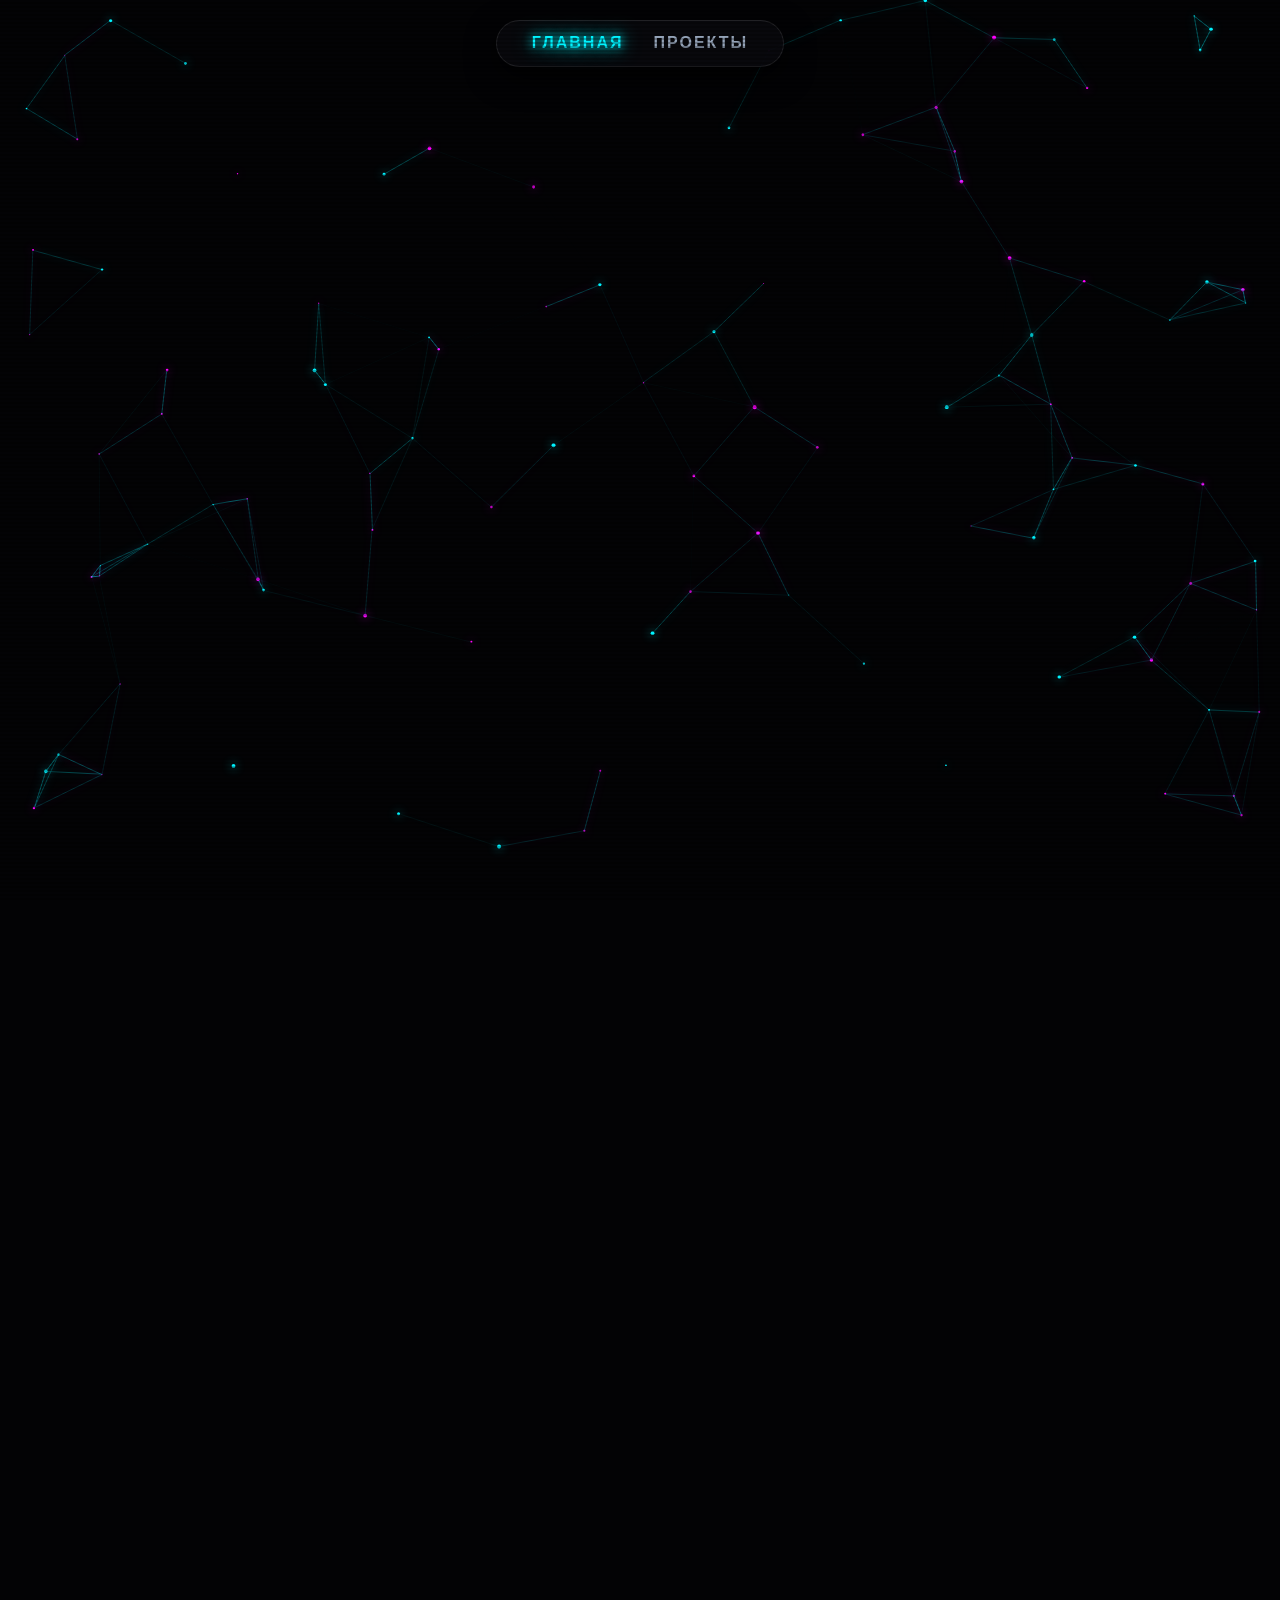
==== commit 48402256: "Update index.html" ====
--- a/index.html
+++ b/index.html
@@ -6,7 +6,7 @@
     <title>Ultra Cosmic - Главная</title>
     <link rel="stylesheet" href="style.css">
 </head>
-<body>
+<body class="main-page"> <!-- Класс для отключения скролла на ПК -->
     <canvas id="space-bg"></canvas>
 
     <header class="site-header">
@@ -22,17 +22,24 @@
             <div class="hologram-ring"></div>
         </div>
 
-        <h1 class="reveal">Добро пожаловать в <br><span class="glitch" data-text="ULTRA COSMIC">ULTRA COSMIC</span></h1>
-        <h2 class="reveal">Здесь я буду выкладывать свои проекты по версиям. Добро пожаловать в мой цифровой уголок!</h2>
+        <!-- Печатная машинка + Глитч -->
+        <h1 class="reveal">
+            Добро пожаловать в <br>
+            <span class="glitch-active" data-text="ULTRA COSMIC">
+                <span id="typing-text" data-text="ULTRA COSMIC"></span>
+            </span>
+        </h1>
         
-        <div class="reveal">
+        <h2 class="reveal">Здесь я выкладываю свои проекты по версиям. Мой цифровой уголок!</h2>
+        
+        <div class="reveal" style="text-align: center;">
             <a href="projects.html" class="btn">Смотреть все проекты</a>
         </div>
 
-        <div class="news-block reveal">
-            <h3>Последние новости</h3>
-            <p style="margin-bottom: 10px;"><strong>[21.10.2026]</strong> Сайт получил глобальное обновление: добавлены 3D-голограммы, магнитная шапка, сканальные линии и безумные блики на карточках!</p>
-            <p><strong>[20.10.2026]</strong> Вышла первая версия терминального калькулятора Calc Ultra. Подробности в разделе проектов.</p>
+        <!-- Компактные новости, чтобы всё влезло на один экран -->
+        <div class="news-mini reveal">
+            <p><strong>[21.10.2026]</strong> Глобальное обновление: 3D-голограммы, магнитная шапка и неоновый дизайн!</p>
+            <p><strong>[20.10.2026]</strong> Вышла первая версия терминального калькулятора Calc Ultra.</p>
         </div>
     </main>
 
--- a/style.css
+++ b/style.css
@@ -14,103 +14,65 @@
     flex-direction: column;
     min-height: 100vh;
     overflow-x: hidden;
-    cursor: none;
-}
-
-/* ЭФФЕКТ СКАНЛАЙНОВ (Киберпанк сетка) */
+}
+
+/* На телефонах возвращаем обычный курсор */
+@media (pointer: coarse) {
+    body { cursor: auto; }
+    .cursor-dot, .cursor-outline { display: none; }
+}
+
+/* Прячем курсор только на ПК */
+@media (pointer: fine) {
+    body { cursor: none; }
+    a, button, .card { cursor: none; }
+}
+
+/* --- СКАНЛАЙНЫ --- */
 body::after {
     content: " ";
     display: block;
     position: fixed;
-    top: 0;
+    top: 0; left: 0; bottom: 0; right: 0;
+    background: linear-gradient(rgba(18, 16, 16, 0) 50%, rgba(0, 0, 0, 0.25) 50%);
+    z-index: 9997;
+    background-size: 100% 4px;
+    pointer-events: none;
+}
+
+/* --- ШАПКА --- */
+.site-header {
+    position: fixed; /* Фиксируем шапку */
+    top: 20px;
     left: 0;
-    bottom: 0;
-    right: 0;
-    background: linear-gradient(rgba(18, 16, 16, 0) 50%, rgba(0, 0, 0, 0.25) 50%), linear-gradient(90deg, rgba(255, 0, 0, 0.06), rgba(0, 255, 0, 0.02), rgba(0, 0, 255, 0.06));
-    z-index: 9997;
-    background-size: 100% 2px, 3px 100%;
-    pointer-events: none;
-}
-
-/* --- КУРСОР --- */
-.cursor-dot {
-    width: 6px; height: 6px; background-color: #fff;
-    border-radius: 50%; position: fixed; top: 0; left: 0;
-    transform: translate(-50%, -50%); pointer-events: none; z-index: 10000;
-    box-shadow: 0 0 10px #fff, 0 0 20px #00f3ff;
-}
-.cursor-outline {
-    width: 40px; height: 40px; border: 2px solid #00f3ff;
-    border-radius: 50%; position: fixed; top: 0; left: 0;
-    transform: translate(-50%, -50%); pointer-events: none; z-index: 9999;
-    transition: width 0.2s, height 0.2s, background-color 0.2s;
-}
-body.cursor-hover .cursor-outline {
-    width: 70px; height: 70px; background-color: rgba(0, 243, 255, 0.1);
-    border-color: #ff00ff; box-shadow: 0 0 20px #ff00ff;
-}
-
-/* --- ФОН --- */
-#space-bg {
-    position: fixed; top: 0; left: 0; width: 100%; height: 100%;
-    z-index: -1; background: radial-gradient(circle at center, #111 0%, #000 100%);
-}
-
-/* --- ПЛАВАЮЩАЯ ШАПКА (HEADER) --- */
-.site-header {
-    position: sticky;
-    top: 20px;
+    width: 100%;
     z-index: 100;
     display: flex;
     justify-content: center;
-    width: 100%;
+    padding: 0 15px;
 }
 
 .site-header nav {
-    background: rgba(10, 10, 15, 0.7);
+    background: rgba(10, 10, 15, 0.85);
     backdrop-filter: blur(15px);
-    padding: 15px 40px;
+    padding: 12px 35px;
     border-radius: 50px;
     display: flex;
-    gap: 40px;
+    gap: 30px;
     position: relative;
-    overflow: hidden;
     border: 1px solid rgba(255, 255, 255, 0.1);
-    box-shadow: 0 10px 30px rgba(0, 0, 0, 0.5);
-}
-
-/* Анимированная неоновая рамка вокруг хедера */
-.site-header nav::before {
-    content: '';
-    position: absolute;
-    top: -50%; left: -50%; width: 200%; height: 200%;
-    background: conic-gradient(transparent, #00f3ff, transparent 30%);
-    animation: rotateBorder 4s linear infinite;
-    z-index: -1;
-}
-.site-header nav::after {
-    content: '';
-    position: absolute;
-    inset: 2px; /* Толщина рамки */
-    background: rgba(10, 10, 15, 0.9);
-    border-radius: 48px;
-    z-index: -1;
-}
-
-@keyframes rotateBorder {
-    100% { transform: rotate(360deg); }
+    box-shadow: 0 10px 30px rgba(0, 0, 0, 0.8);
 }
 
 .site-header a {
     color: #94a3b8;
     text-decoration: none;
-    font-size: 18px;
+    font-size: 16px;
     font-weight: 700;
     text-transform: uppercase;
     letter-spacing: 2px;
-    transition: color 0.3s, text-shadow 0.3s, transform 0.1s ease-out;
+    transition: all 0.3s ease;
     display: inline-block;
-    cursor: none;
 }
 
 .site-header a:hover, .site-header a.active {
@@ -118,73 +80,149 @@
     text-shadow: 0 0 10px #00f3ff, 0 0 20px #00f3ff;
 }
 
-/* --- КОНТЕЙНЕР --- */
+/* --- КОНТЕЙНЕР (Центрируем всё на главной) --- */
 .container {
-    max-width: 1100px; margin: 0 auto; padding: 80px 20px;
-    width: 100%; flex: 1; position: relative; z-index: 10;
-}
-
-/* --- ГЛИТЧ ЗАГОЛОВОК --- */
+    max-width: 1000px;
+    margin: 0 auto;
+    padding: 100px 20px 40px; /* Отступ сверху под шапку */
+    width: 100%;
+    flex: 1;
+    display: flex;
+    flex-direction: column;
+    justify-content: center; /* Центрируем по вертикали */
+    position: relative;
+    z-index: 10;
+}
+
+/* Специально для главной страницы: убираем скролл */
+body.main-page {
+    height: 100vh;
+    overflow: hidden; 
+}
+
+/* --- ЗАГОЛОВКИ --- */
 h1 {
-    font-size: 4rem; color: #fff; text-transform: uppercase;
-    letter-spacing: 5px; margin-bottom: 10px; line-height: 1.1;
-}
-
-.glitch {
-    position: relative; color: #00f3ff;
+    font-size: clamp(2rem, 5vw, 3.5rem); /* Автоматический размер шрифта */
+    color: #fff;
+    text-transform: uppercase;
+    letter-spacing: 3px;
+    margin-bottom: 10px;
+    line-height: 1.2;
+    text-align: center;
+}
+
+h2 {
+    font-size: clamp(1rem, 3vw, 1.4rem);
+    color: #ff00ff;
+    text-shadow: 0 0 10px rgba(255, 0, 255, 0.4);
+    margin-bottom: 30px;
+    font-weight: 400;
+    text-align: center;
+}
+
+/* --- ГЛИТЧ + ПЕЧАТНАЯ МАШИНКА --- */
+#typing-text {
+    color: #00f3ff;
     text-shadow: 0 0 20px #00f3ff;
+}
+
+.glitch-active {
+    position: relative;
     display: inline-block;
 }
-.glitch::before, .glitch::after {
-    content: attr(data-text); position: absolute; top: 0; left: 0;
-    width: 100%; height: 100%; background: #030305; overflow: hidden;
-}
-.glitch::before {
-    left: 3px; text-shadow: -3px 0 #ff00ff;
-    animation: glitch-anim 3s infinite linear alternate-reverse;
-}
-.glitch::after {
-    left: -3px; text-shadow: 3px 0 #00f3ff;
+
+.glitch-active::before, .glitch-active::after {
+    content: attr(data-text); /* Берем текст из атрибута data-text */
+    position: absolute;
+    top: 0; left: 0;
+    width: 100%; height: 100%;
+    background: #030305;
+    overflow: hidden;
+    opacity: 0.8;
+}
+
+.glitch-active::before {
+    left: 3px;
+    text-shadow: -2px 0 #ff00ff;
+    animation: glitch-anim 2s infinite linear alternate-reverse;
+}
+
+.glitch-active::after {
+    left: -3px;
+    text-shadow: 2px 0 #00f3ff;
     animation: glitch-anim2 2.5s infinite linear alternate-reverse;
 }
 
-/* --- 3D ГОЛОГРАММА (Только для главной) --- */
+@keyframes glitch-anim {
+    0% { clip-path: inset(20% 0 80% 0); }
+    20% { clip-path: inset(60% 0 10% 0); }
+    40% { clip-path: inset(40% 0 50% 0); }
+    60% { clip-path: inset(80% 0 5% 0); }
+    80% { clip-path: inset(10% 0 70% 0); }
+    100% { clip-path: inset(30% 0 50% 0); }
+}
+
+@keyframes glitch-anim2 {
+    0% { clip-path: inset(10% 0 60% 0); }
+    20% { clip-path: inset(30% 0 20% 0); }
+    40% { clip-path: inset(70% 0 10% 0); }
+    60% { clip-path: inset(20% 0 50% 0); }
+    80% { clip-path: inset(50% 0 30% 0); }
+    100% { clip-path: inset(5% 0 80% 0); }
+}
+
+/* --- КНОПКИ --- */
+.btn {
+    display: inline-block;
+    background: rgba(0, 243, 255, 0.1);
+    color: #00f3ff;
+    padding: 12px 30px;
+    text-decoration: none;
+    border-radius: 5px;
+    font-weight: 700;
+    font-size: 16px;
+    text-transform: uppercase;
+    letter-spacing: 2px;
+    border: 1px solid #00f3ff;
+    box-shadow: 0 0 15px rgba(0, 243, 255, 0.3), inset 0 0 10px rgba(0, 243, 255, 0.1);
+    transition: all 0.3s ease;
+    text-align: center;
+}
+
+.btn:hover {
+    background: #00f3ff;
+    color: #000;
+    box-shadow: 0 0 30px #00f3ff;
+}
+
+.btn-pink { color: #ff00ff; border-color: #ff00ff; background: rgba(255, 0, 255, 0.1); }
+.btn-pink:hover { background: #ff00ff; box-shadow: 0 0 30px #ff00ff; }
+
+/* --- 3D ГОЛОГРАММА --- */
 .hero-3d-container {
-    height: 200px;
+    height: 180px;
     display: flex;
     justify-content: center;
     align-items: center;
-    margin: 40px 0;
-    perspective: 1000px;
+    margin-bottom: 20px;
 }
 
 .hologram-ring {
-    width: 150px; height: 150px;
+    width: 120px; height: 120px;
     border-radius: 50%;
-    border: 4px solid transparent;
+    border: 3px solid transparent;
     border-top-color: #00f3ff;
     border-bottom-color: #ff00ff;
-    box-shadow: 0 0 30px rgba(0, 243, 255, 0.3), inset 0 0 30px rgba(255, 0, 255, 0.3);
+    box-shadow: 0 0 25px rgba(0, 243, 255, 0.4), inset 0 0 25px rgba(255, 0, 255, 0.4);
     animation: spinRing 4s linear infinite;
     position: relative;
-    transform-style: preserve-3d;
-}
-
-.hologram-ring::before, .hologram-ring::after {
-    content: '';
-    position: absolute;
-    border-radius: 50%;
-    border: 2px solid transparent;
-}
+}
+
 .hologram-ring::before {
-    top: -20px; left: -20px; right: -20px; bottom: -20px;
-    border-left-color: #00f3ff;
+    content: ''; position: absolute;
+    top: -15px; left: -15px; right: -15px; bottom: -15px;
+    border-radius: 50%; border: 2px solid transparent; border-left-color: #00f3ff;
     animation: spinRing 6s linear infinite reverse;
-}
-.hologram-ring::after {
-    top: 20px; left: 20px; right: 20px; bottom: 20px;
-    border-right-color: #ff00ff;
-    animation: spinRing 3s linear infinite;
 }
 
 @keyframes spinRing {
@@ -192,131 +230,93 @@
     100% { transform: rotateX(360deg) rotateY(180deg) rotateZ(360deg); }
 }
 
-/* --- КНОПКИ (Голографический эффект) --- */
-.btn {
-    display: inline-block;
-    background: linear-gradient(45deg, transparent, rgba(0, 243, 255, 0.1), transparent);
-    background-size: 200% 200%;
-    color: #00f3ff;
-    padding: 15px 35px;
-    text-decoration: none;
-    border-radius: 5px;
-    font-weight: 700;
-    font-size: 18px;
-    text-transform: uppercase;
-    letter-spacing: 2px;
-    border: 1px solid #00f3ff;
-    box-shadow: 0 0 15px rgba(0, 243, 255, 0.4), inset 0 0 10px rgba(0, 243, 255, 0.2);
-    transition: all 0.3s ease;
-    cursor: none;
-    position: relative;
-    overflow: hidden;
-    animation: shimmer 3s infinite linear;
-}
-@keyframes shimmer {
-    0% { background-position: 200% 0; }
-    100% { background-position: -200% 0; }
-}
-.btn:hover {
-    background: #00f3ff;
-    color: #000;
-    box-shadow: 0 0 40px #00f3ff, inset 0 0 20px #00f3ff;
-    transform: translateY(-3px) scale(1.05);
-}
-
-.btn-pink { color: #ff00ff; border-color: #ff00ff; box-shadow: 0 0 15px rgba(255, 0, 255, 0.4); }
-.btn-pink:hover { background: #ff00ff; box-shadow: 0 0 40px #ff00ff; }
-
-/* --- КАРТОЧКИ (3D + Блик) --- */
+/* --- БЛОК НОВОСТЕЙ НА ГЛАВНОЙ --- */
+.news-mini {
+    margin-top: 30px;
+    background: rgba(20, 20, 30, 0.5);
+    border-left: 3px solid #ff00ff;
+    padding: 15px 20px;
+    border-radius: 0 10px 10px 0;
+    text-align: left;
+    max-width: 600px;
+    margin-left: auto;
+    margin-right: auto;
+}
+.news-mini p { font-size: 0.95rem; margin-bottom: 5px; color: #cbd5e1; }
+.news-mini strong { color: #ff00ff; }
+
+/* --- СЕТКА ПРОЕКТОВ И КАРТОЧКИ --- */
 .project-grid {
     display: grid;
-    grid-template-columns: repeat(auto-fill, minmax(320px, 1fr));
-    gap: 40px; margin-top: 50px; perspective: 1500px;
+    grid-template-columns: repeat(auto-fill, minmax(280px, 1fr));
+    gap: 25px;
+    margin-top: 30px;
+    perspective: 1000px;
 }
 
 .card {
-    background: rgba(15, 15, 25, 0.6);
+    background: rgba(15, 15, 25, 0.7);
     backdrop-filter: blur(10px);
     border: 1px solid rgba(255, 255, 255, 0.05);
-    border-radius: 15px;
-    padding: 35px;
-    transition: transform 0.1s ease, box-shadow 0.3s ease, border-color 0.3s ease;
+    border-radius: 12px;
+    padding: 25px;
+    transition: transform 0.1s ease, box-shadow 0.3s, border-color 0.3s;
     display: flex; flex-direction: column; position: relative;
     transform-style: preserve-3d;
-    cursor: none;
-}
-
-/* Блик, следящий за мышкой */
-.card::after {
-    content: '';
-    position: absolute;
-    inset: 0;
-    border-radius: 15px;
-    background: radial-gradient(
-        circle at var(--mouse-x, 50%) var(--mouse-y, 50%),
-        rgba(255, 255, 255, 0.1) 0%,
-        transparent 50%
-    );
-    opacity: 0;
-    transition: opacity 0.3s;
-    pointer-events: none;
-    z-index: 1;
 }
 
 .card:hover {
     border-color: #ff00ff;
-    box-shadow: 0 20px 40px rgba(255, 0, 255, 0.2);
-}
-.card:hover::after {
-    opacity: 1;
-}
-
-.card h3 { font-size: 2rem; color: #fff; margin-bottom: 15px; transform: translateZ(40px); }
-.card p { color: #94a3b8; margin-bottom: 25px; flex-grow: 1; font-size: 1.1rem; transform: translateZ(25px); z-index: 2; position: relative;}
-.card .btn { transform: translateZ(50px); align-self: flex-start; z-index: 2; }
-
-/* --- НОВОСТИ / БЛОКИ --- */
-.news-block, .changelog {
+    box-shadow: 0 10px 30px rgba(255, 0, 255, 0.2);
+}
+
+.card h3 { font-size: 1.6rem; color: #fff; margin-bottom: 10px; transform: translateZ(30px); }
+.card p { color: #94a3b8; margin-bottom: 20px; flex-grow: 1; font-size: 1rem; transform: translateZ(20px); }
+.card .btn { transform: translateZ(40px); align-self: flex-start; }
+
+/* --- ОСТАЛЬНЫЕ БЛОКИ --- */
+.changelog {
     background: linear-gradient(135deg, rgba(0, 243, 255, 0.05), rgba(255, 0, 255, 0.05));
     border: 1px solid rgba(255, 255, 255, 0.1);
-    border-left: 4px solid #ff00ff;
-    padding: 30px;
-    margin-top: 50px;
-    border-radius: 0 15px 15px 0;
-    box-shadow: inset 0 0 30px rgba(255, 0, 255, 0.05);
-}
-.news-block h3, .changelog h3 { color: #ff00ff; margin-bottom: 15px; font-size: 1.5rem; }
-.changelog { border-left-color: #00f3ff; box-shadow: inset 0 0 30px rgba(0, 243, 255, 0.05); }
-.changelog h3 { color: #00f3ff; }
-.changelog ul { margin-left: 20px; color: #cbd5e1; font-size: 1.1rem; }
-.changelog li { margin-bottom: 12px; }
+    border-left: 4px solid #00f3ff;
+    padding: 25px; margin-top: 30px; border-radius: 0 12px 12px 0;
+}
+.changelog h3 { color: #00f3ff; margin-bottom: 15px; }
+.changelog ul { margin-left: 20px; color: #cbd5e1; }
+.changelog li { margin-bottom: 10px; }
 
 .warning-box {
-    margin-top: 40px; background: rgba(255, 170, 0, 0.05);
-    border: 1px solid rgba(255, 170, 0, 0.5); border-left: 6px solid #ffaa00;
+    margin-top: 30px; background: rgba(255, 170, 0, 0.05);
+    border: 1px solid rgba(255, 170, 0, 0.3); border-left: 4px solid #ffaa00;
     padding: 20px; border-radius: 5px; color: #ffcc00;
-    box-shadow: 0 0 20px rgba(255, 170, 0, 0.1);
-    animation: pulseWarning 2s infinite alternate;
-}
-@keyframes pulseWarning {
-    from { box-shadow: 0 0 10px rgba(255, 170, 0, 0.1); }
-    to { box-shadow: 0 0 30px rgba(255, 170, 0, 0.4); }
-}
-
-/* --- СКРОЛЛ АНИМАЦИИ --- */
-.reveal {
-    opacity: 0;
-    transform: translateY(50px);
-    transition: all 0.8s cubic-bezier(0.5, 0, 0, 1);
-}
-.reveal.active {
-    opacity: 1;
-    transform: translateY(0);
-}
-
-/* --- КУРСОР ПЕЧАТНОЙ МАШИНКИ --- */
-.cursor { display: inline-block; width: 4px; height: 1em; background-color: #00f3ff; animation: blink 1s step-end infinite; vertical-align: bottom;}
-@keyframes blink { 0%, 100% { opacity: 1; } 50% { opacity: 0; } }
-
-/* Стандартные настройки для текста */
-h2 { font-size: 1.6rem; color: #ff00ff; text-shadow: 0 0 10px rgba(255, 0, 255, 0.5); margin-bottom: 30px; font-weight: 400; }
+}
+
+/* --- АНИМАЦИЯ ПОЯВЛЕНИЯ --- */
+.reveal { opacity: 0; transform: translateY(30px); transition: all 0.8s ease; }
+.reveal.active { opacity: 1; transform: translateY(0); }
+
+/* =========================================
+   МОБИЛЬНАЯ ВЕРСИЯ (АДАПТИВ)
+   ========================================= */
+@media (max-width: 768px) {
+    body.main-page { height: auto; overflow-y: auto; } /* Разрешаем скролл на телефоне, если не влезет */
+    
+    .container { padding: 90px 15px 30px; justify-content: flex-start; }
+    
+    .site-header { top: 10px; }
+    .site-header nav { gap: 15px; padding: 10px 20px; }
+    .site-header a { font-size: 14px; letter-spacing: 1px; }
+
+    h1 { font-size: 2rem; }
+    h2 { font-size: 1rem; margin-bottom: 20px; }
+
+    .hero-3d-container { height: 120px; margin-bottom: 10px; }
+    .hologram-ring { width: 80px; height: 80px; }
+
+    .project-grid { grid-template-columns: 1fr; } /* Карточки в один столбец */
+    
+    .btn { width: 100%; padding: 15px; font-size: 15px; }
+    
+    .news-mini { padding: 10px 15px; }
+    .news-mini p { font-size: 0.85rem; }
+}
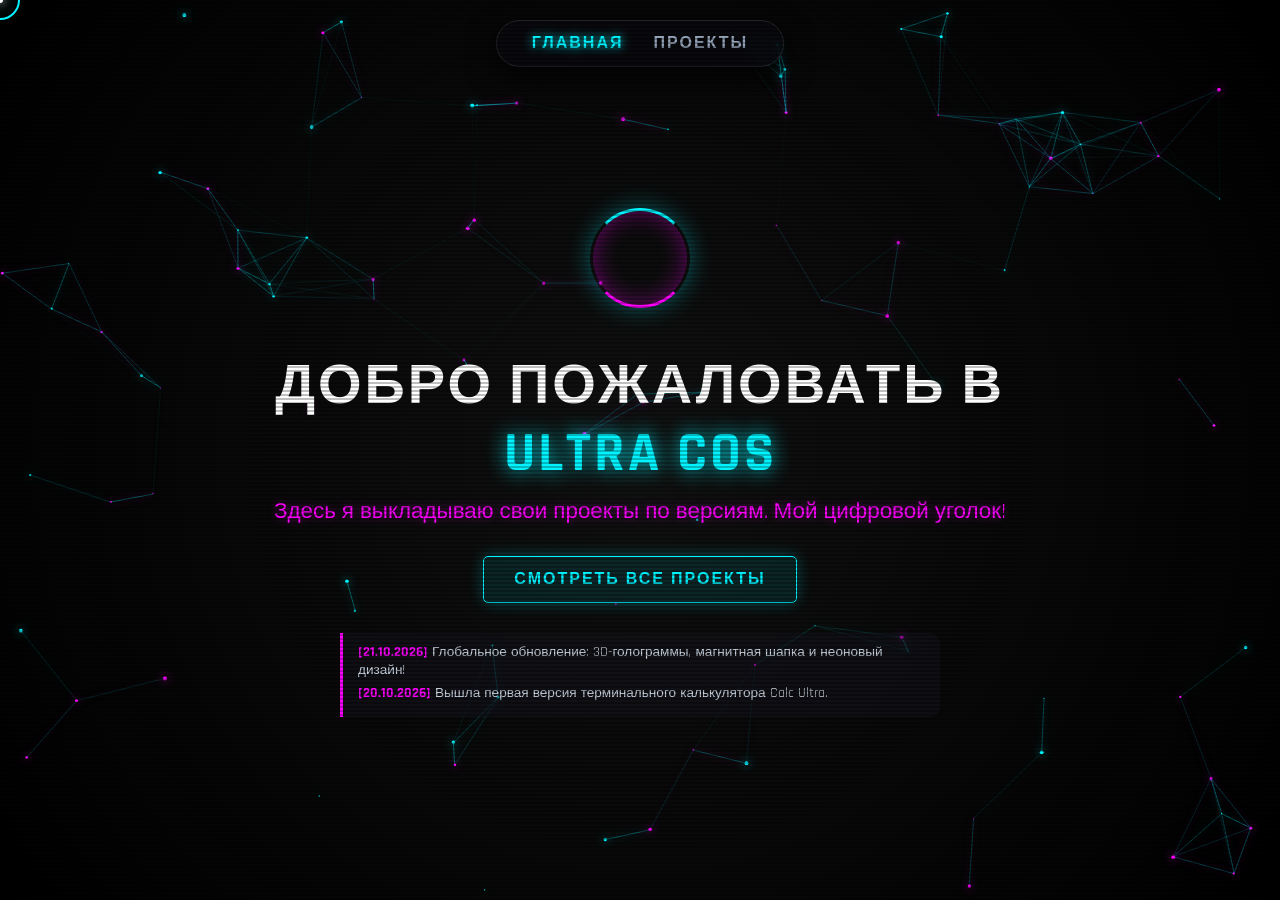
==== commit 16245e38: "Update index.html" ====
--- a/index.html
+++ b/index.html
@@ -6,7 +6,7 @@
     <title>Ultra Cosmic - Главная</title>
     <link rel="stylesheet" href="style.css">
 </head>
-<body class="main-page"> <!-- Класс для отключения скролла на ПК -->
+<body class="main-page"> 
     <canvas id="space-bg"></canvas>
 
     <header class="site-header">
@@ -17,27 +17,20 @@
     </header>
 
     <main class="container">
-        <!-- 3D Голограмма -->
-        <div class="hero-3d-container reveal">
+        <div class="hero-3d-container">
             <div class="hologram-ring"></div>
         </div>
 
-        <!-- Печатная машинка + Глитч -->
-        <h1 class="reveal">
+        <h1>
             Добро пожаловать в <br>
-            <span class="glitch-active" data-text="ULTRA COSMIC">
-                <span id="typing-text" data-text="ULTRA COSMIC"></span>
-            </span>
+            <span id="typing-text" data-text="ULTRA COSMIC"></span>
         </h1>
         
-        <h2 class="reveal">Здесь я выкладываю свои проекты по версиям. Мой цифровой уголок!</h2>
+        <h2>Здесь я выкладываю свои проекты по версиям. Мой цифровой уголок!</h2>
         
-        <div class="reveal" style="text-align: center;">
-            <a href="projects.html" class="btn">Смотреть все проекты</a>
-        </div>
+        <a href="projects.html" class="btn">Смотреть все проекты</a>
 
-        <!-- Компактные новости, чтобы всё влезло на один экран -->
-        <div class="news-mini reveal">
+        <div class="news-mini">
             <p><strong>[21.10.2026]</strong> Глобальное обновление: 3D-голограммы, магнитная шапка и неоновый дизайн!</p>
             <p><strong>[20.10.2026]</strong> Вышла первая версия терминального калькулятора Calc Ultra.</p>
         </div>
--- a/style.css
+++ b/style.css
@@ -10,22 +10,19 @@
     font-family: 'Rajdhani', sans-serif;
     background-color: #030305;
     color: #e2e8f0;
-    display: flex;
-    flex-direction: column;
     min-height: 100vh;
     overflow-x: hidden;
 }
 
-/* На телефонах возвращаем обычный курсор */
+/* На телефонах обычный курсор */
 @media (pointer: coarse) {
     body { cursor: auto; }
     .cursor-dot, .cursor-outline { display: none; }
 }
 
-/* Прячем курсор только на ПК */
+/* На ПК прячем курсор */
 @media (pointer: fine) {
-    body { cursor: none; }
-    a, button, .card { cursor: none; }
+    body, a, button, .card { cursor: none; }
 }
 
 /* --- СКАНЛАЙНЫ --- */
@@ -40,16 +37,39 @@
     pointer-events: none;
 }
 
+/* --- КУРСОР --- */
+.cursor-dot {
+    width: 6px; height: 6px; background-color: #fff;
+    border-radius: 50%; position: fixed; top: 0; left: 0;
+    transform: translate(-50%, -50%); pointer-events: none; z-index: 10000;
+    box-shadow: 0 0 10px #fff, 0 0 20px #00f3ff;
+}
+.cursor-outline {
+    width: 40px; height: 40px; border: 2px solid #00f3ff;
+    border-radius: 50%; position: fixed; top: 0; left: 0;
+    transform: translate(-50%, -50%); pointer-events: none; z-index: 9999;
+    transition: width 0.2s, height 0.2s, background-color 0.2s;
+}
+body.cursor-hover .cursor-outline {
+    width: 70px; height: 70px; background-color: rgba(0, 243, 255, 0.1);
+    border-color: #ff00ff; box-shadow: 0 0 20px #ff00ff;
+}
+
+/* --- ФОН --- */
+#space-bg {
+    position: fixed; top: 0; left: 0; width: 100%; height: 100%;
+    z-index: -1; background: radial-gradient(circle at center, #111 0%, #000 100%);
+}
+
 /* --- ШАПКА --- */
 .site-header {
-    position: fixed; /* Фиксируем шапку */
+    position: fixed;
     top: 20px;
     left: 0;
     width: 100%;
     z-index: 100;
     display: flex;
     justify-content: center;
-    padding: 0 15px;
 }
 
 .site-header nav {
@@ -59,7 +79,6 @@
     border-radius: 50px;
     display: flex;
     gap: 30px;
-    position: relative;
     border: 1px solid rgba(255, 255, 255, 0.1);
     box-shadow: 0 10px 30px rgba(0, 0, 0, 0.8);
 }
@@ -77,38 +96,43 @@
 
 .site-header a:hover, .site-header a.active {
     color: #00f3ff;
-    text-shadow: 0 0 10px #00f3ff, 0 0 20px #00f3ff;
-}
-
-/* --- КОНТЕЙНЕР (Центрируем всё на главной) --- */
+    text-shadow: 0 0 10px #00f3ff;
+}
+
+/* --- КОНТЕЙНЕР --- */
 .container {
     max-width: 1000px;
     margin: 0 auto;
-    padding: 100px 20px 40px; /* Отступ сверху под шапку */
+    padding: 100px 20px 40px;
     width: 100%;
-    flex: 1;
-    display: flex;
-    flex-direction: column;
-    justify-content: center; /* Центрируем по вертикали */
     position: relative;
     z-index: 10;
 }
 
-/* Специально для главной страницы: убираем скролл */
-body.main-page {
+/* Главная страница - центрируем всё по экрану */
+.main-page {
+    display: flex;
+    align-items: center; /* Центр по вертикали */
+    justify-content: center; /* Центр по горизонтали */
     height: 100vh;
-    overflow: hidden; 
+}
+
+.main-page .container {
+    padding: 20px;
+    text-align: center;
+    display: flex;
+    flex-direction: column;
+    align-items: center;
 }
 
 /* --- ЗАГОЛОВКИ --- */
 h1 {
-    font-size: clamp(2rem, 5vw, 3.5rem); /* Автоматический размер шрифта */
+    font-size: clamp(2rem, 5vw, 3.5rem);
     color: #fff;
     text-transform: uppercase;
     letter-spacing: 3px;
     margin-bottom: 10px;
     line-height: 1.2;
-    text-align: center;
 }
 
 h2 {
@@ -117,58 +141,12 @@
     text-shadow: 0 0 10px rgba(255, 0, 255, 0.4);
     margin-bottom: 30px;
     font-weight: 400;
-    text-align: center;
-}
-
-/* --- ГЛИТЧ + ПЕЧАТНАЯ МАШИНКА --- */
+}
+
+/* --- ПЕЧАТНАЯ МАШИНКА --- */
 #typing-text {
     color: #00f3ff;
     text-shadow: 0 0 20px #00f3ff;
-}
-
-.glitch-active {
-    position: relative;
-    display: inline-block;
-}
-
-.glitch-active::before, .glitch-active::after {
-    content: attr(data-text); /* Берем текст из атрибута data-text */
-    position: absolute;
-    top: 0; left: 0;
-    width: 100%; height: 100%;
-    background: #030305;
-    overflow: hidden;
-    opacity: 0.8;
-}
-
-.glitch-active::before {
-    left: 3px;
-    text-shadow: -2px 0 #ff00ff;
-    animation: glitch-anim 2s infinite linear alternate-reverse;
-}
-
-.glitch-active::after {
-    left: -3px;
-    text-shadow: 2px 0 #00f3ff;
-    animation: glitch-anim2 2.5s infinite linear alternate-reverse;
-}
-
-@keyframes glitch-anim {
-    0% { clip-path: inset(20% 0 80% 0); }
-    20% { clip-path: inset(60% 0 10% 0); }
-    40% { clip-path: inset(40% 0 50% 0); }
-    60% { clip-path: inset(80% 0 5% 0); }
-    80% { clip-path: inset(10% 0 70% 0); }
-    100% { clip-path: inset(30% 0 50% 0); }
-}
-
-@keyframes glitch-anim2 {
-    0% { clip-path: inset(10% 0 60% 0); }
-    20% { clip-path: inset(30% 0 20% 0); }
-    40% { clip-path: inset(70% 0 10% 0); }
-    60% { clip-path: inset(20% 0 50% 0); }
-    80% { clip-path: inset(50% 0 30% 0); }
-    100% { clip-path: inset(5% 0 80% 0); }
 }
 
 /* --- КНОПКИ --- */
@@ -184,23 +162,16 @@
     text-transform: uppercase;
     letter-spacing: 2px;
     border: 1px solid #00f3ff;
-    box-shadow: 0 0 15px rgba(0, 243, 255, 0.3), inset 0 0 10px rgba(0, 243, 255, 0.1);
+    box-shadow: 0 0 15px rgba(0, 243, 255, 0.3);
     transition: all 0.3s ease;
-    text-align: center;
-}
-
-.btn:hover {
-    background: #00f3ff;
-    color: #000;
-    box-shadow: 0 0 30px #00f3ff;
-}
-
+}
+.btn:hover { background: #00f3ff; color: #000; box-shadow: 0 0 30px #00f3ff; }
 .btn-pink { color: #ff00ff; border-color: #ff00ff; background: rgba(255, 0, 255, 0.1); }
 .btn-pink:hover { background: #ff00ff; box-shadow: 0 0 30px #ff00ff; }
 
 /* --- 3D ГОЛОГРАММА --- */
 .hero-3d-container {
-    height: 180px;
+    height: 150px;
     display: flex;
     justify-content: center;
     align-items: center;
@@ -208,21 +179,13 @@
 }
 
 .hologram-ring {
-    width: 120px; height: 120px;
+    width: 100px; height: 100px;
     border-radius: 50%;
     border: 3px solid transparent;
     border-top-color: #00f3ff;
     border-bottom-color: #ff00ff;
     box-shadow: 0 0 25px rgba(0, 243, 255, 0.4), inset 0 0 25px rgba(255, 0, 255, 0.4);
     animation: spinRing 4s linear infinite;
-    position: relative;
-}
-
-.hologram-ring::before {
-    content: ''; position: absolute;
-    top: -15px; left: -15px; right: -15px; bottom: -15px;
-    border-radius: 50%; border: 2px solid transparent; border-left-color: #00f3ff;
-    animation: spinRing 6s linear infinite reverse;
 }
 
 @keyframes spinRing {
@@ -230,7 +193,7 @@
     100% { transform: rotateX(360deg) rotateY(180deg) rotateZ(360deg); }
 }
 
-/* --- БЛОК НОВОСТЕЙ НА ГЛАВНОЙ --- */
+/* --- НОВОСТИ (Мини) --- */
 .news-mini {
     margin-top: 30px;
     background: rgba(20, 20, 30, 0.5);
@@ -239,45 +202,33 @@
     border-radius: 0 10px 10px 0;
     text-align: left;
     max-width: 600px;
-    margin-left: auto;
-    margin-right: auto;
 }
 .news-mini p { font-size: 0.95rem; margin-bottom: 5px; color: #cbd5e1; }
 .news-mini strong { color: #ff00ff; }
 
-/* --- СЕТКА ПРОЕКТОВ И КАРТОЧКИ --- */
+/* --- КАРТОЧКИ (Для страницы проектов) --- */
 .project-grid {
     display: grid;
     grid-template-columns: repeat(auto-fill, minmax(280px, 1fr));
     gap: 25px;
     margin-top: 30px;
-    perspective: 1000px;
 }
 
 .card {
     background: rgba(15, 15, 25, 0.7);
-    backdrop-filter: blur(10px);
     border: 1px solid rgba(255, 255, 255, 0.05);
     border-radius: 12px;
     padding: 25px;
-    transition: transform 0.1s ease, box-shadow 0.3s, border-color 0.3s;
+    transition: transform 0.1s ease, border-color 0.3s;
     display: flex; flex-direction: column; position: relative;
-    transform-style: preserve-3d;
-}
-
-.card:hover {
-    border-color: #ff00ff;
-    box-shadow: 0 10px 30px rgba(255, 0, 255, 0.2);
-}
-
-.card h3 { font-size: 1.6rem; color: #fff; margin-bottom: 10px; transform: translateZ(30px); }
-.card p { color: #94a3b8; margin-bottom: 20px; flex-grow: 1; font-size: 1rem; transform: translateZ(20px); }
-.card .btn { transform: translateZ(40px); align-self: flex-start; }
-
-/* --- ОСТАЛЬНЫЕ БЛОКИ --- */
+}
+.card:hover { border-color: #ff00ff; box-shadow: 0 10px 30px rgba(255, 0, 255, 0.2); }
+.card h3 { font-size: 1.6rem; color: #fff; margin-bottom: 10px; }
+.card p { color: #94a3b8; margin-bottom: 20px; flex-grow: 1; font-size: 1rem; }
+
+/* --- БЛОКИ ИНФОРМАЦИИ --- */
 .changelog {
-    background: linear-gradient(135deg, rgba(0, 243, 255, 0.05), rgba(255, 0, 255, 0.05));
-    border: 1px solid rgba(255, 255, 255, 0.1);
+    background: rgba(0, 243, 255, 0.05);
     border-left: 4px solid #00f3ff;
     padding: 25px; margin-top: 30px; border-radius: 0 12px 12px 0;
 }
@@ -287,36 +238,27 @@
 
 .warning-box {
     margin-top: 30px; background: rgba(255, 170, 0, 0.05);
-    border: 1px solid rgba(255, 170, 0, 0.3); border-left: 4px solid #ffaa00;
-    padding: 20px; border-radius: 5px; color: #ffcc00;
-}
-
-/* --- АНИМАЦИЯ ПОЯВЛЕНИЯ --- */
-.reveal { opacity: 0; transform: translateY(30px); transition: all 0.8s ease; }
-.reveal.active { opacity: 1; transform: translateY(0); }
+    border-left: 4px solid #ffaa00;
+    padding: 20px; border-radius: 0 5px 5px 0; color: #ffcc00;
+}
 
 /* =========================================
-   МОБИЛЬНАЯ ВЕРСИЯ (АДАПТИВ)
+   МОБИЛЬНАЯ ВЕРСИЯ
    ========================================= */
 @media (max-width: 768px) {
-    body.main-page { height: auto; overflow-y: auto; } /* Разрешаем скролл на телефоне, если не влезет */
-    
-    .container { padding: 90px 15px 30px; justify-content: flex-start; }
+    .main-page { height: auto; min-height: 100vh; } /* Разрешаем скролл на мобилке */
+    .container { padding: 100px 15px 30px; }
     
     .site-header { top: 10px; }
     .site-header nav { gap: 15px; padding: 10px 20px; }
-    .site-header a { font-size: 14px; letter-spacing: 1px; }
-
-    h1 { font-size: 2rem; }
-    h2 { font-size: 1rem; margin-bottom: 20px; }
-
-    .hero-3d-container { height: 120px; margin-bottom: 10px; }
-    .hologram-ring { width: 80px; height: 80px; }
-
-    .project-grid { grid-template-columns: 1fr; } /* Карточки в один столбец */
-    
+    .site-header a { font-size: 14px; }
+
+    .hero-3d-container { height: 100px; }
+    .hologram-ring { width: 70px; height: 70px; }
+
+    .project-grid { grid-template-columns: 1fr; }
     .btn { width: 100%; padding: 15px; font-size: 15px; }
-    
+}
     .news-mini { padding: 10px 15px; }
     .news-mini p { font-size: 0.85rem; }
 }
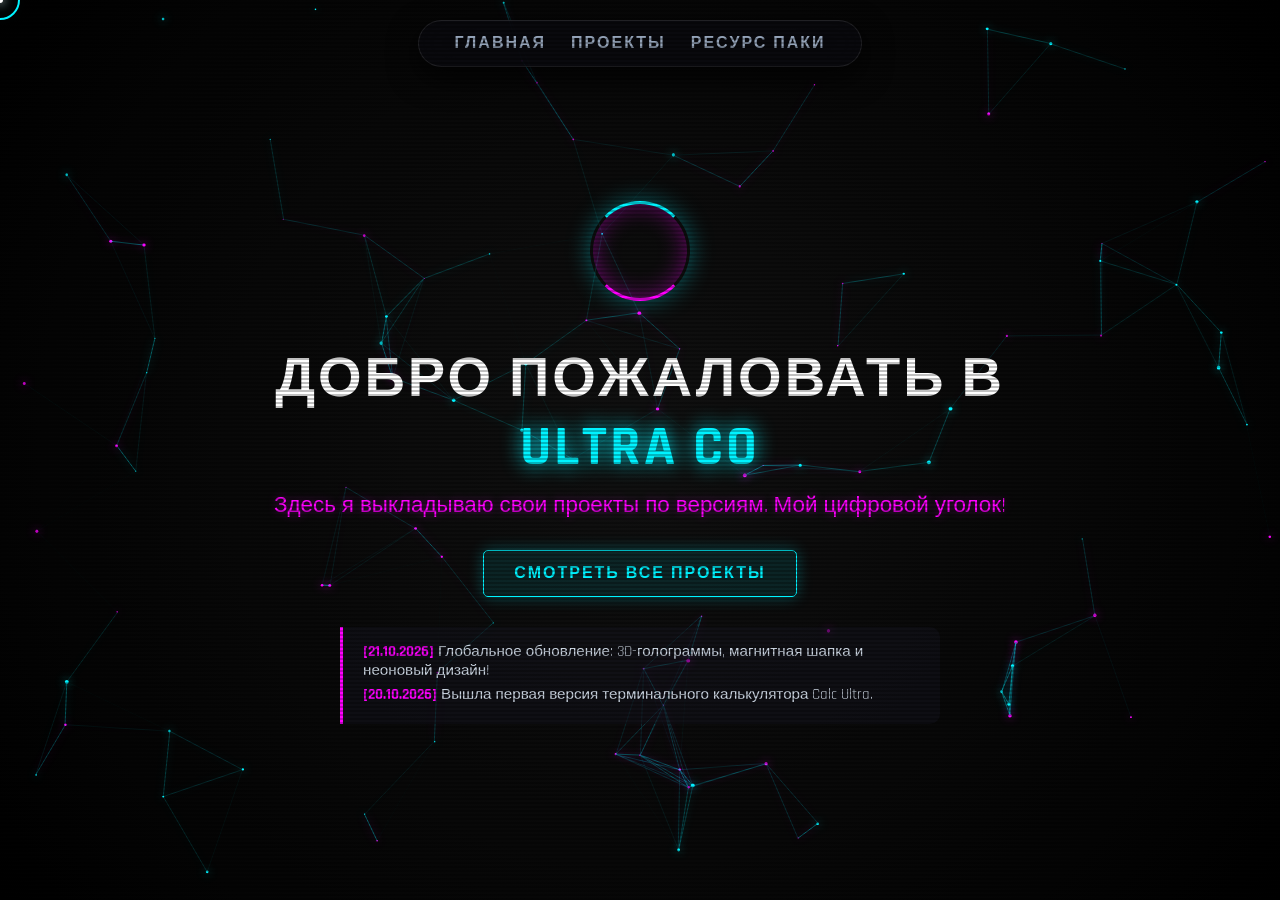
==== commit 694445e2: "Update index.html" ====
--- a/index.html
+++ b/index.html
@@ -9,12 +9,13 @@
 <body class="main-page"> 
     <canvas id="space-bg"></canvas>
 
-    <header class="site-header">
-        <nav>
-            <a href="index.html" class="active">Главная</a>
-            <a href="projects.html">Проекты</a>
-        </nav>
-    </header>
+<header class="site-header">
+    <nav>
+        <a href="index.html">Главная</a>
+        <a href="projects.html">Проекты</a>
+        <a href="resource-packs.html">Ресурс паки</a> <!-- ВОТ ЭТА СТРОКА -->
+    </nav>
+</header>
 
     <main class="container">
         <div class="hero-3d-container">
--- a/style.css
+++ b/style.css
@@ -12,17 +12,17 @@
     color: #e2e8f0;
     min-height: 100vh;
     overflow-x: hidden;
-}
-
-/* На телефонах обычный курсор */
+    /* Переменная для скорости курсора */
+    --cursor-speed: 300ms;
+}
+
 @media (pointer: coarse) {
     body { cursor: auto; }
     .cursor-dot, .cursor-outline { display: none; }
 }
 
-/* На ПК прячем курсор */
 @media (pointer: fine) {
-    body, a, button, .card { cursor: none; }
+    body, a, button, .card, .effect-toggle { cursor: none; }
 }
 
 /* --- СКАНЛАЙНЫ --- */
@@ -48,7 +48,6 @@
     width: 40px; height: 40px; border: 2px solid #00f3ff;
     border-radius: 50%; position: fixed; top: 0; left: 0;
     transform: translate(-50%, -50%); pointer-events: none; z-index: 9999;
-    transition: width 0.2s, height 0.2s, background-color 0.2s;
 }
 body.cursor-hover .cursor-outline {
     width: 70px; height: 70px; background-color: rgba(0, 243, 255, 0.1);
@@ -63,106 +62,48 @@
 
 /* --- ШАПКА --- */
 .site-header {
-    position: fixed;
-    top: 20px;
-    left: 0;
-    width: 100%;
-    z-index: 100;
-    display: flex;
-    justify-content: center;
+    position: fixed; top: 20px; left: 0; width: 100%;
+    z-index: 100; display: flex; justify-content: center;
 }
 
 .site-header nav {
-    background: rgba(10, 10, 15, 0.85);
-    backdrop-filter: blur(15px);
-    padding: 12px 35px;
-    border-radius: 50px;
-    display: flex;
-    gap: 30px;
-    border: 1px solid rgba(255, 255, 255, 0.1);
-    box-shadow: 0 10px 30px rgba(0, 0, 0, 0.8);
+    background: rgba(10, 10, 15, 0.85); backdrop-filter: blur(15px);
+    padding: 12px 35px; border-radius: 50px; display: flex; gap: 25px;
+    border: 1px solid rgba(255, 255, 255, 0.1); box-shadow: 0 10px 30px rgba(0, 0, 0, 0.8);
 }
 
 .site-header a {
-    color: #94a3b8;
-    text-decoration: none;
-    font-size: 16px;
-    font-weight: 700;
-    text-transform: uppercase;
-    letter-spacing: 2px;
-    transition: all 0.3s ease;
-    display: inline-block;
-}
-
+    color: #94a3b8; text-decoration: none; font-size: 16px;
+    font-weight: 700; text-transform: uppercase; letter-spacing: 2px;
+    transition: all 0.3s ease; display: inline-block;
+}
 .site-header a:hover, .site-header a.active {
-    color: #00f3ff;
-    text-shadow: 0 0 10px #00f3ff;
+    color: #00f3ff; text-shadow: 0 0 10px #00f3ff;
 }
 
 /* --- КОНТЕЙНЕР --- */
 .container {
-    max-width: 1000px;
-    margin: 0 auto;
-    padding: 100px 20px 40px;
-    width: 100%;
-    position: relative;
-    z-index: 10;
-}
-
-/* Главная страница - центрируем всё по экрану */
+    max-width: 1000px; margin: 0 auto; padding: 100px 20px 40px;
+    width: 100%; position: relative; z-index: 10;
+}
 .main-page {
-    display: flex;
-    align-items: center; /* Центр по вертикали */
-    justify-content: center; /* Центр по горизонтали */
-    height: 100vh;
-}
-
+    display: flex; align-items: center; justify-content: center; height: 100vh;
+}
 .main-page .container {
-    padding: 20px;
-    text-align: center;
-    display: flex;
-    flex-direction: column;
-    align-items: center;
+    padding: 20px; text-align: center; display: flex; flex-direction: column; align-items: center;
 }
 
 /* --- ЗАГОЛОВКИ --- */
-h1 {
-    font-size: clamp(2rem, 5vw, 3.5rem);
-    color: #fff;
-    text-transform: uppercase;
-    letter-spacing: 3px;
-    margin-bottom: 10px;
-    line-height: 1.2;
-}
-
-h2 {
-    font-size: clamp(1rem, 3vw, 1.4rem);
-    color: #ff00ff;
-    text-shadow: 0 0 10px rgba(255, 0, 255, 0.4);
-    margin-bottom: 30px;
-    font-weight: 400;
-}
-
-/* --- ПЕЧАТНАЯ МАШИНКА --- */
-#typing-text {
-    color: #00f3ff;
-    text-shadow: 0 0 20px #00f3ff;
-}
+h1 { font-size: clamp(2rem, 5vw, 3.5rem); color: #fff; text-transform: uppercase; letter-spacing: 3px; margin-bottom: 10px; line-height: 1.2; }
+h2 { font-size: clamp(1rem, 3vw, 1.4rem); color: #ff00ff; text-shadow: 0 0 10px rgba(255, 0, 255, 0.4); margin-bottom: 30px; font-weight: 400; }
+#typing-text { color: #00f3ff; text-shadow: 0 0 20px #00f3ff; }
 
 /* --- КНОПКИ --- */
 .btn {
-    display: inline-block;
-    background: rgba(0, 243, 255, 0.1);
-    color: #00f3ff;
-    padding: 12px 30px;
-    text-decoration: none;
-    border-radius: 5px;
-    font-weight: 700;
-    font-size: 16px;
-    text-transform: uppercase;
-    letter-spacing: 2px;
-    border: 1px solid #00f3ff;
-    box-shadow: 0 0 15px rgba(0, 243, 255, 0.3);
+    display: inline-block; background: rgba(0, 243, 255, 0.1); color: #00f3ff;
+    padding: 12px 30px; text-decoration: none; border-radius: 5px;
+    font-weight: 700; font-size: 16px; text-transform: uppercase; letter-spacing: 2px;
+    border: 1px solid #00f3ff; box-shadow: 0 0 15px rgba(0, 243, 255, 0.3);
     transition: all 0.3s ease;
 }
 .btn:hover { background: #00f3ff; color: #000; box-shadow: 0 0 30px #00f3ff; }
@@ -170,56 +111,25 @@
 .btn-pink:hover { background: #ff00ff; box-shadow: 0 0 30px #ff00ff; }
 
 /* --- 3D ГОЛОГРАММА --- */
-.hero-3d-container {
-    height: 150px;
-    display: flex;
-    justify-content: center;
-    align-items: center;
-    margin-bottom: 20px;
-}
-
+.hero-3d-container { height: 150px; display: flex; justify-content: center; align-items: center; margin-bottom: 20px; }
 .hologram-ring {
-    width: 100px; height: 100px;
-    border-radius: 50%;
-    border: 3px solid transparent;
-    border-top-color: #00f3ff;
-    border-bottom-color: #ff00ff;
+    width: 100px; height: 100px; border-radius: 50%; border: 3px solid transparent;
+    border-top-color: #00f3ff; border-bottom-color: #ff00ff;
     box-shadow: 0 0 25px rgba(0, 243, 255, 0.4), inset 0 0 25px rgba(255, 0, 255, 0.4);
     animation: spinRing 4s linear infinite;
 }
-
-@keyframes spinRing {
-    0% { transform: rotateX(0) rotateY(0) rotateZ(0); }
-    100% { transform: rotateX(360deg) rotateY(180deg) rotateZ(360deg); }
-}
-
-/* --- НОВОСТИ (Мини) --- */
-.news-mini {
-    margin-top: 30px;
-    background: rgba(20, 20, 30, 0.5);
-    border-left: 3px solid #ff00ff;
-    padding: 15px 20px;
-    border-radius: 0 10px 10px 0;
-    text-align: left;
-    max-width: 600px;
-}
+@keyframes spinRing { 0% { transform: rotateX(0) rotateY(0) rotateZ(0); } 100% { transform: rotateX(360deg) rotateY(180deg) rotateZ(360deg); } }
+
+/* --- НОВОСТИ --- */
+.news-mini { margin-top: 30px; background: rgba(20, 20, 30, 0.5); border-left: 3px solid #ff00ff; padding: 15px 20px; border-radius: 0 10px 10px 0; text-align: left; max-width: 600px; }
 .news-mini p { font-size: 0.95rem; margin-bottom: 5px; color: #cbd5e1; }
 .news-mini strong { color: #ff00ff; }
 
-/* --- КАРТОЧКИ (Для страницы проектов) --- */
-.project-grid {
-    display: grid;
-    grid-template-columns: repeat(auto-fill, minmax(280px, 1fr));
-    gap: 25px;
-    margin-top: 30px;
-}
-
+/* --- КАРТОЧКИ --- */
+.project-grid { display: grid; grid-template-columns: repeat(auto-fill, minmax(280px, 1fr)); gap: 25px; margin-top: 30px; }
 .card {
-    background: rgba(15, 15, 25, 0.7);
-    border: 1px solid rgba(255, 255, 255, 0.05);
-    border-radius: 12px;
-    padding: 25px;
-    transition: transform 0.1s ease, border-color 0.3s;
+    background: rgba(15, 15, 25, 0.7); border: 1px solid rgba(255, 255, 255, 0.05);
+    border-radius: 12px; padding: 25px; transition: transform 0.1s ease, border-color 0.3s;
     display: flex; flex-direction: column; position: relative;
 }
 .card:hover { border-color: #ff00ff; box-shadow: 0 10px 30px rgba(255, 0, 255, 0.2); }
@@ -227,38 +137,146 @@
 .card p { color: #94a3b8; margin-bottom: 20px; flex-grow: 1; font-size: 1rem; }
 
 /* --- БЛОКИ ИНФОРМАЦИИ --- */
-.changelog {
-    background: rgba(0, 243, 255, 0.05);
-    border-left: 4px solid #00f3ff;
-    padding: 25px; margin-top: 30px; border-radius: 0 12px 12px 0;
-}
+.changelog { background: rgba(0, 243, 255, 0.05); border-left: 4px solid #00f3ff; padding: 25px; margin-top: 30px; border-radius: 0 12px 12px 0; }
 .changelog h3 { color: #00f3ff; margin-bottom: 15px; }
 .changelog ul { margin-left: 20px; color: #cbd5e1; }
 .changelog li { margin-bottom: 10px; }
-
-.warning-box {
-    margin-top: 30px; background: rgba(255, 170, 0, 0.05);
-    border-left: 4px solid #ffaa00;
-    padding: 20px; border-radius: 0 5px 5px 0; color: #ffcc00;
-}
+.warning-box { margin-top: 30px; background: rgba(255, 170, 0, 0.05); border-left: 4px solid #ffaa00; padding: 20px; border-radius: 0 5px 5px 0; color: #ffcc00; }
+
+/* =========================================
+   РЕСУРС ПАКИ (ИНТЕРФЕЙС ПЕРЕКЛЮЧАТЕЛЕЙ)
+   ========================================= */
+.packs-grid {
+    display: grid;
+    grid-template-columns: repeat(auto-fill, minmax(300px, 1fr));
+    gap: 20px;
+    margin-top: 40px;
+}
+
+.effect-toggle {
+    background: rgba(20, 20, 30, 0.8);
+    border: 1px solid rgba(255, 255, 255, 0.1);
+    border-radius: 10px;
+    padding: 15px 20px;
+    display: flex;
+    justify-content: space-between;
+    align-items: center;
+    transition: all 0.3s;
+}
+.effect-toggle:hover { border-color: #00f3ff; box-shadow: 0 0 15px rgba(0, 243, 255, 0.2); }
+.effect-toggle span { font-weight: 600; font-size: 1.1rem; color: #fff; }
+
+/* Киберпанк-тумблер */
+.switch { position: relative; display: inline-block; width: 60px; height: 30px; flex-shrink: 0; }
+.switch input { opacity: 0; width: 0; height: 0; }
+.slider {
+    position: absolute; cursor: pointer; top: 0; left: 0; right: 0; bottom: 0;
+    background-color: #1e293b; transition: .4s; border-radius: 30px;
+    border: 1px solid #334155;
+}
+.slider:before {
+    position: absolute; content: ""; height: 22px; width: 22px;
+    left: 3px; bottom: 3px; background-color: white;
+    transition: .4s; border-radius: 50%;
+}
+input:checked + .slider {
+    background-color: #00f3ff;
+    box-shadow: 0 0 15px #00f3ff;
+    border-color: #00f3ff;
+}
+input:checked + .slider:before {
+    transform: translateX(30px);
+    background-color: #000;
+}
+input:checked ~ span.label-text {
+    color: #00f3ff;
+    text-shadow: 0 0 10px rgba(0, 243, 255, 0.5);
+}
+
+/* =========================================
+   МАГИЯ ЭФФЕКТОВ MINECRAFT (body.effect-...)
+   ========================================= */
+
+/* 1. ОТРАВЛЕНИЕ (POISON) */
+@keyframes poisonSpin {
+    0% { transform: rotate(0deg) scale(1); filter: hue-rotate(0deg) saturate(2); }
+    50% { transform: rotate(180deg) scale(0.9); filter: hue-rotate(180deg) saturate(3); }
+    100% { transform: rotate(360deg) scale(1); filter: hue-rotate(360deg) saturate(2); }
+}
+body.effect-poison { animation: poisonSpin 10s linear infinite; overflow: hidden; }
+body.effect-poison::before {
+    content: ""; position: fixed; inset: 0; background: rgba(0, 255, 0, 0.2);
+    z-index: 9990; pointer-events: none; mix-blend-mode: overlay;
+}
+
+/* 2. ТОШНОТА (NAUSEA) */
+@keyframes nauseaWobble {
+    0% { transform: scale(1) skewX(0deg); filter: blur(0px) hue-rotate(0deg); }
+    25% { transform: scale(1.1) skewX(5deg); filter: blur(2px) hue-rotate(45deg); }
+    50% { transform: scale(0.9) skewX(-5deg); filter: blur(0px) hue-rotate(90deg); }
+    75% { transform: scale(1.05) skewX(3deg); filter: blur(3px) hue-rotate(135deg); }
+    100% { transform: scale(1) skewX(0deg); filter: blur(0px) hue-rotate(180deg); }
+}
+body.effect-nausea { animation: nauseaWobble 4s infinite ease-in-out; background: #200; }
+body.effect-nausea::before {
+    content: ""; position: fixed; inset: 0; background: rgba(128, 0, 128, 0.3);
+    z-index: 9990; pointer-events: none; mix-blend-mode: overlay;
+}
+
+/* 3. УСКОРЕНИЕ (SPEED) */
+body.effect-speed * { animation-duration: 0.1s !important; transition-duration: 0.1s !important; }
+
+/* 4. ЗАМЕДЛЕНИЕ (SLOWNESS) */
+body.effect-slowness * { animation-duration: 5s !important; transition-duration: 2s !important; }
+
+/* 5. СЛЕПОТА (BLINDNESS) */
+body.effect-blindness::before {
+    content: ""; position: fixed; inset: 0;
+    background: radial-gradient(circle, transparent 5%, black 60%);
+    z-index: 9995; pointer-events: none;
+}
+
+/* 6. ПРЫГУЧЕСТЬ (JUMP BOOST) */
+@keyframes jumpAnim {
+    0%, 100% { transform: translateY(0); }
+    50% { transform: translateY(-20px); }
+}
+body.effect-jump .container, body.effect-jump .site-header, body.effect-jump .card { 
+    animation: jumpAnim 1s infinite ease-in-out; 
+}
+
+/* 7. НЕВЕСОМОСТЬ (LEVITATION) */
+@keyframes levitateAnim {
+    0%, 100% { transform: translateY(0px); }
+    50% { transform: translateY(-40px); }
+}
+body.effect-levitation .container, body.effect-levitation .site-header { 
+    animation: levitateAnim 4s infinite ease-in-out; 
+}
+
+/* 8. НОЧНОЕ ЗРЕНИЕ (NIGHT VISION) */
+body.effect-night_vision { filter: brightness(1.6) contrast(1.2) sepia(0.4) saturate(3); }
+body.effect-night_vision::before {
+    content: ""; position: fixed; inset: 0; background: rgba(0, 255, 0, 0.1);
+    z-index: 9990; pointer-events: none; mix-blend-mode: color;
+}
+
+/* 9. СОПРОТИВЛЕНИЕ (RESISTANCE) */
+body.effect-resistance .card { border-width: 4px; border-color: #fff; box-shadow: 0 0 20px #fff; }
+body.effect-resistance { filter: grayscale(0.5) contrast(1.5); }
+body.effect-resistance .site-header nav { border-color: #fff; border-width: 3px; }
 
 /* =========================================
    МОБИЛЬНАЯ ВЕРСИЯ
    ========================================= */
 @media (max-width: 768px) {
-    .main-page { height: auto; min-height: 100vh; } /* Разрешаем скролл на мобилке */
+    .main-page { height: auto; min-height: 100vh; }
     .container { padding: 100px 15px 30px; }
-    
     .site-header { top: 10px; }
-    .site-header nav { gap: 15px; padding: 10px 20px; }
-    .site-header a { font-size: 14px; }
-
+    .site-header nav { gap: 10px; padding: 10px 15px; flex-wrap: wrap; justify-content: center;}
+    .site-header a { font-size: 12px; }
     .hero-3d-container { height: 100px; }
     .hologram-ring { width: 70px; height: 70px; }
-
     .project-grid { grid-template-columns: 1fr; }
     .btn { width: 100%; padding: 15px; font-size: 15px; }
 }
-    .news-mini { padding: 10px 15px; }
-    .news-mini p { font-size: 0.85rem; }
-}
